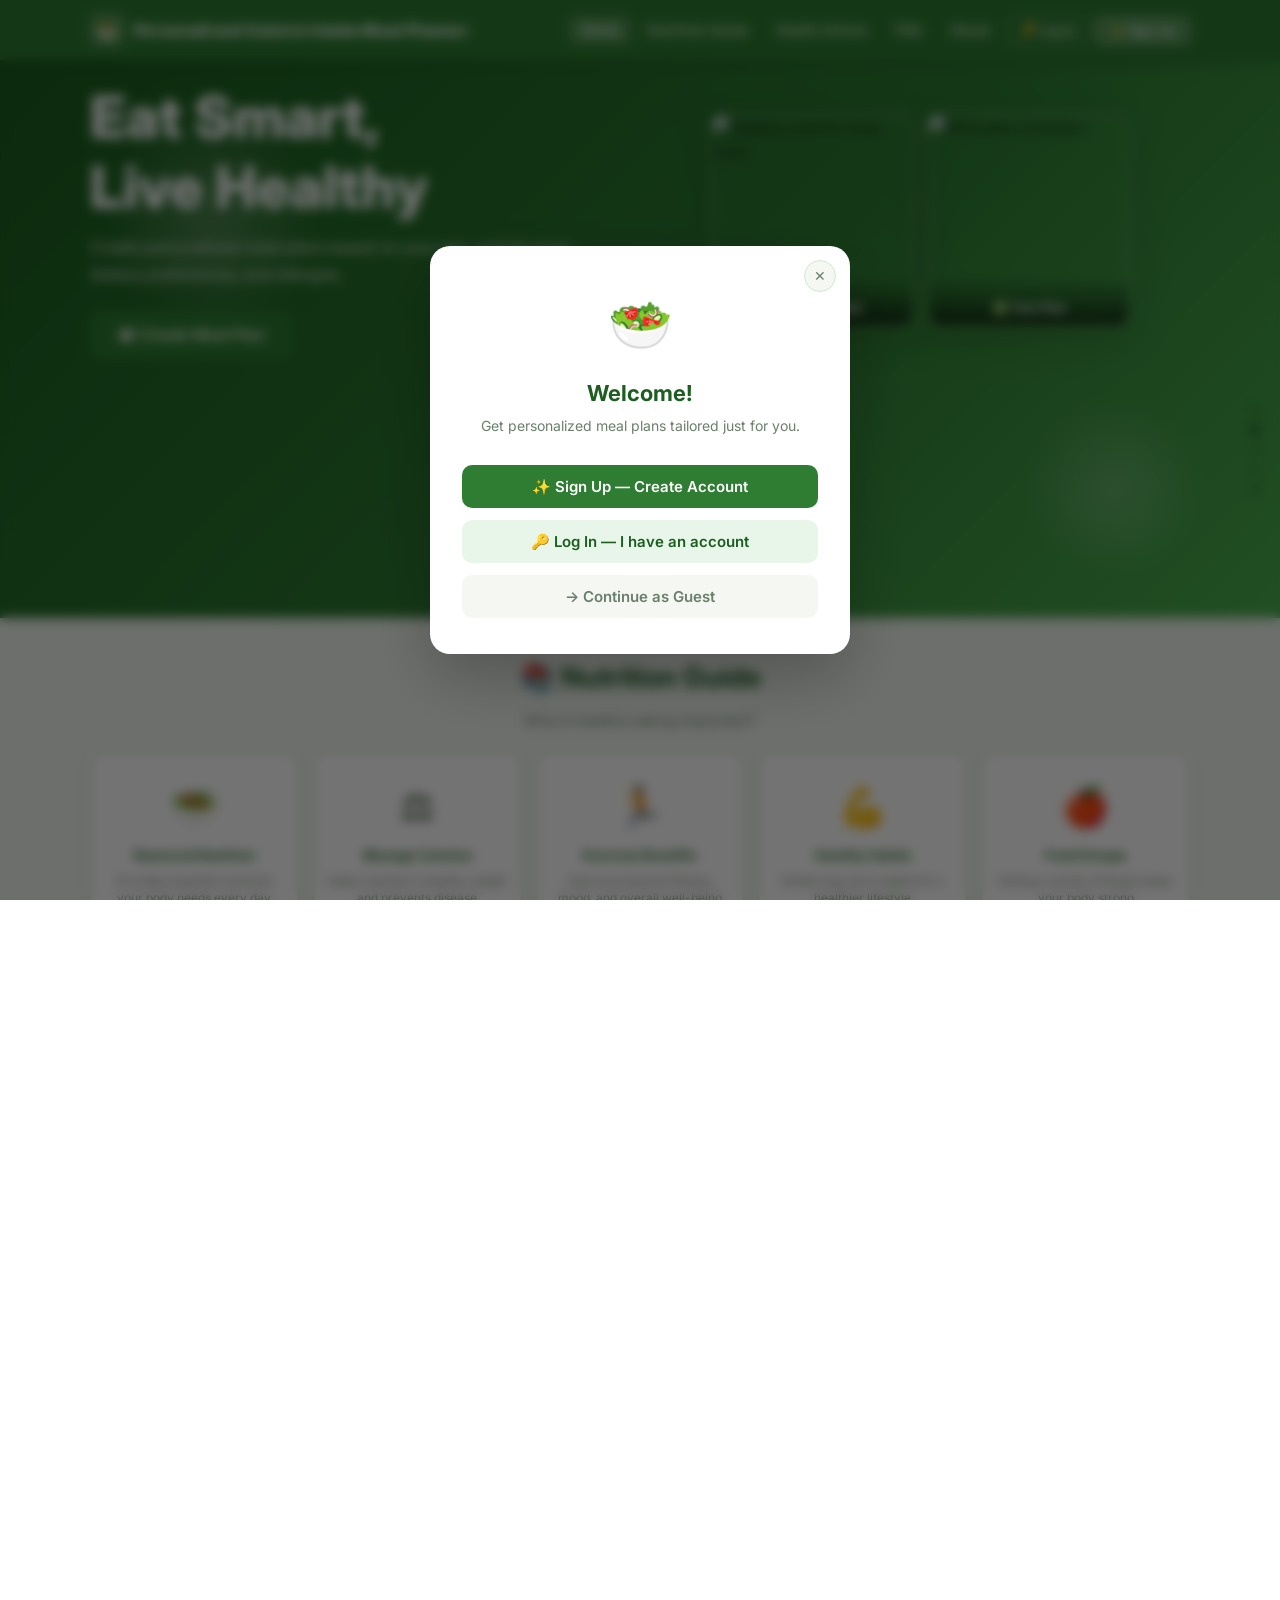
==== index.html @ 78dbda06 "almost final" ====
<!DOCTYPE html>
<html lang="en">
<head>
  <meta charset="utf-8" />
  <meta name="viewport" content="width=device-width, initial-scale=1" />
  <title>Personalized Calorie Intake Meal Planner</title>
  <link rel="stylesheet" href="styles.css" />
  <link rel="preconnect" href="https://fonts.googleapis.com">
  <link href="https://fonts.googleapis.com/css2?family=Inter:wght@400;500;600;700;800&display=swap" rel="stylesheet">
</head>
<body>
  <div class="page-glow page-glow--one"></div>
  <div class="page-glow page-glow--two"></div>
  <div id="snap-dots" class="snap-dots" aria-label="Section navigation"></div>

  <header class="site-header">
    <div class="container header-inner">
      <a class="brand" href="#home">
        <span class="brand-icon">🥗</span>
        Personalized Calorie Intake Meal Planner
      </a>
      <nav class="top-nav" aria-label="Primary">
        <button class="nav-toggle" aria-expanded="false" aria-controls="nav-menu" aria-label="Toggle navigation">☰</button>
        <ul id="nav-menu">
          <li><a href="#home" class="active">Home</a></li>
          <li><a href="#nutrition">Nutrition Guide</a></li>
          <li><a href="#article">Health Article</a></li>
          <li><a href="#faq">FAQ</a></li>
          <li><a href="#about">About</a></li>
          <li class="nav-auth-item" id="li-login-btn"><a href="#" class="nav-auth-link" id="nav-login-btn">🔑 Log In</a></li>
          <li class="nav-auth-item" id="li-signup-btn"><a href="#" class="nav-auth-link nav-auth-link--primary" id="nav-signup-btn">✨ Sign Up</a></li>
          <li class="nav-auth-item" id="li-logout-btn" style="display:none"><a href="#" class="nav-auth-link" id="nav-logout-btn">🚪 Log Out</a></li>
          <li class="nav-auth-item" id="li-profile-btn" style="display:none"><a href="#" class="nav-auth-link nav-auth-link--profile" id="nav-profile-btn">👤 Profile</a></li>
        </ul>
      </nav>
    </div>
  </header>

  <main id="home">

    <section class="hero snap-section" aria-labelledby="hero-title">
      <div class="container hero-inner">
        <div class="hero-copy reveal">
          <h1 id="hero-title" class="stagger-child">Eat Smart,<br>Live Healthy</h1>
          <p class="stagger-child">Create personalized meal plans based on your age, activity level, dietary preferences, and allergies.</p>
          <div class="hero-btns stagger-child">
            <a class="btn btn-primary btn-lg" href="form.html">🍽️ Create Meal Plan</a>
          </div>
        </div>
        <div class="hero-photos reveal" role="img" aria-label="Healthy meal and checklist photos">
          <div class="hero-photo-stack">
            <div class="hero-photo stagger-child">
              <img src="https://images.unsplash.com/photo-1512621776951-a57141f2eefd?w=400&q=80" alt="Healthy colorful meal bowl" />
              <div class="hero-photo-label">🥗 Healthy Meals</div>
            </div>
            <div class="hero-photo stagger-child">
              <img src="https://images.unsplash.com/photo-1484480974693-6ca0a78fb36b?w=400&q=80" alt="Meal plan checklist" />
              <div class="hero-photo-label">✅ Your Plan</div>
            </div>
          </div>
        </div>
      </div>
    </section>

    <section id="nutrition" class="section section-alt snap-section" aria-labelledby="nutrition-title">
      <div class="container">
        <div class="section-head text-center reveal">
          <h2 id="nutrition-title">📚 Nutrition Guide</h2>
          <p>Why is healthy eating important?</p>
        </div>
        <div class="nutrition-icons">
          <div class="nutrition-icon-item reveal">
            <div class="nut-icon">🥗</div>
            <div class="nut-label">Balanced Nutrition</div>
            <div class="nut-desc">Provides essential nutrients your body needs every day</div>
          </div>
          <div class="nutrition-icon-item reveal">
            <div class="nut-icon">⚖️</div>
            <div class="nut-label">Manage Calories</div>
            <div class="nut-desc">Helps maintain a healthy weight and prevents disease</div>
          </div>
          <div class="nutrition-icon-item reveal">
            <div class="nut-icon">🏃</div>
            <div class="nut-label">Exercise Benefits</div>
            <div class="nut-desc">Improves physical fitness, mood, and overall well-being</div>
          </div>
          <div class="nutrition-icon-item reveal">
            <div class="nut-icon">💪</div>
            <div class="nut-label">Healthy Habits</div>
            <div class="nut-desc">Builds long-term habits for a healthier lifestyle</div>
          </div>
          <div class="nutrition-icon-item reveal">
            <div class="nut-icon">🍎</div>
            <div class="nut-label">Food Groups</div>
            <div class="nut-desc">Eating a variety of foods keeps your body strong</div>
          </div>
        </div>
      </div>
    </section>

    <section id="article" class="section snap-section" aria-labelledby="article-title">
      <div class="container">
        <div class="article-wrap reveal">
          <div class="article-meta">
            <span class="article-tag">🌿 Health & Nutrition</span>
            <span class="article-date">June 2025</span>
          </div>
          <h2 id="article-title" class="article-title">
            The Science of Eating Well: How a Personalized Meal Plan Can Transform Your Health
          </h2>
          <p class="article-lead">
            Eating well is not about strict diets or depriving yourself of the foods you love.
            It is about feeling great, having more energy, improving your health, and boosting
            your mood. Research consistently shows that a personalized approach to nutrition —
            one that accounts for your age, body composition, activity level, and food
            sensitivities — produces far better long-term outcomes than any one-size-fits-all diet.
          </p>
          <h3 class="article-h3">Understanding Your Caloric Needs</h3>
          <p>Every person has a unique Basal Metabolic Rate (BMR) — the number of calories your body needs just to maintain basic functions like breathing and circulation while at rest. When you factor in your daily activity level, you get your Total Daily Energy Expenditure (TDEE). Eating close to your TDEE helps you maintain your current weight, while eating slightly below supports gradual, sustainable fat loss, and eating above supports muscle gain.</p>
          <p>The Mifflin-St Jeor equation, used by this planner, is widely regarded as the most accurate formula for estimating BMR. It takes into account your sex, weight, height, and age — four variables that together paint a much clearer picture of your energy needs than generic calorie charts ever could.</p>
          <div class="article-img-block reveal">
            <img src="https://images.unsplash.com/photo-1490645935967-10de6ba17061?w=900&q=80" alt="Nutritious meal prep with vegetables and grains" />
            <p class="article-img-caption">Meal prepping with whole foods makes it easier to stay on track with your calorie and nutrition goals.</p>
          </div>
          <h3 class="article-h3">The Role of Macronutrients</h3>
          <p>A well-balanced meal plan is built around three macronutrients: proteins, carbohydrates, and fats. Each plays a distinct and irreplaceable role in your body.</p>
          <p><strong>Protein</strong> is the building block of muscle tissue. It also promotes satiety — keeping you fuller for longer — and supports immune function. Good sources include lean meats, fish, eggs, legumes, tofu, and dairy products.</p>
          <p><strong>Carbohydrates</strong> are your body's preferred energy source, especially for the brain and during physical activity. Choosing complex carbohydrates — such as oats, brown rice, sweet potatoes, and whole grain bread — over refined sugars ensures a steady release of energy without sharp blood sugar spikes.</p>
          <p><strong>Healthy fats</strong> from sources like avocado, olive oil, nuts, and fatty fish support hormone production, vitamin absorption, and cardiovascular health. Despite their caloric density, they are an essential part of any balanced diet.</p>
          <h3 class="article-h3">Why Allergies and Dietary Preferences Matter</h3>
          <p>Food allergies and intolerances affect millions of people worldwide. Eating a food you are allergic or sensitive to can cause anything from mild discomfort to severe reactions. Beyond medical allergies, many people choose to follow specific dietary patterns — vegetarian, vegan, or non-vegetarian — for ethical, environmental, or personal health reasons.</p>
          <p>A truly personalized meal plan respects these boundaries without sacrificing nutritional completeness. For example, someone avoiding dairy can still meet their calcium needs through fortified plant milks, tofu, broccoli, and kale. Someone avoiding gluten can still enjoy a carbohydrate-rich diet through rice, quinoa, potatoes, and certified gluten-free oats.</p>
          <div class="article-img-block reveal">
            <img src="https://images.unsplash.com/photo-1543362906-acfc16c67564?w=900&q=80" alt="Fresh fruits and vegetables on a table" />
            <p class="article-img-caption">A colourful variety of fruits and vegetables ensures a wide range of vitamins, minerals, and antioxidants.</p>
          </div>
          <h3 class="article-h3">The 7-Day Meal Plan Advantage</h3>
          <p>Planning your meals a week in advance is one of the most effective strategies for maintaining a healthy diet. It removes the daily decision fatigue of figuring out what to eat, reduces the temptation to reach for convenient but unhealthy options, and makes grocery shopping more efficient and cost-effective.</p>
          <p>Studies published in the <em>International Journal of Behavioral Nutrition and Physical Activity</em> found that people who plan their meals in advance have significantly higher diet quality scores, greater dietary variety, and lower rates of obesity compared to those who do not plan ahead.</p>
          <h3 class="article-h3">Small Changes, Big Results</h3>
          <p>You do not need to overhaul your entire lifestyle overnight. Start by swapping one processed snack per day for a piece of fruit or a handful of nuts. Drink an extra glass of water before each meal. Add one additional serving of vegetables to your dinner plate. These small, consistent changes compound over time into meaningful improvements in energy, body composition, and overall wellbeing.</p>
          <p>Remember: the best diet is the one you can actually stick to. Personalization is the key to sustainability — and sustainability is the key to lasting health.</p>
          <div class="article-disclaimer">
            ⚠️ <strong>Disclaimer:</strong> This article is for informational purposes only and does not constitute medical advice. Always consult a registered dietitian or healthcare professional before making significant changes to your diet.
          </div>
        </div>
      </div>
    </section>

    <section id="faq" class="section section-alt snap-section" aria-labelledby="faq-title">
      <div class="container">
        <div class="section-head text-center reveal">
          <h2 id="faq-title">❓ Frequently Asked Questions</h2>
          <p>Everything you need to know about using this meal planner.</p>
        </div>
        <div class="faq-grid">

          <div class="faq-item">
            <button class="faq-question" aria-expanded="false">
              How does the meal plan generator work?
              <span class="faq-icon">＋</span>
            </button>
            <div class="faq-answer">
              <p>You enter your personal details — age, sex, height, weight, activity level, dietary preference, and any allergies. The app uses the Mifflin-St Jeor equation to calculate your recommended daily calories, then selects appropriate meals from a curated database filtered to match your diet and avoid your allergens.</p>
            </div>
          </div>

          <div class="faq-item">
            <button class="faq-question" aria-expanded="false">
              Is this a substitute for professional dietary advice?
              <span class="faq-icon">＋</span>
            </button>
            <div class="faq-answer">
              <p>No. This tool is designed for general wellness and educational purposes. It is not a substitute for personalized medical or dietary advice. If you have a medical condition, eating disorder, or complex nutritional needs, please consult a registered dietitian or your healthcare provider.</p>
            </div>
          </div>

          <div class="faq-item">
            <button class="faq-question" aria-expanded="false">
              What dietary preferences are supported?
              <span class="faq-icon">＋</span>
            </button>
            <div class="faq-answer">
              <p>The planner currently supports four dietary preferences: <strong>No restriction</strong>, <strong>Vegetarian</strong> (no meat or fish), <strong>Vegan</strong> (no animal products at all), and <strong>Non-vegetarian</strong> (includes all food types). Meals are filtered automatically based on your selection.</p>
            </div>
          </div>

          <div class="faq-item">
            <button class="faq-question" aria-expanded="false">
              Which allergies can I filter out?
              <span class="faq-icon">＋</span>
            </button>
            <div class="faq-answer">
              <p>You can select from the nine most common allergens: Peanuts, Tree nuts, Dairy, Eggs, Soy, Gluten, Shellfish, Fish, and Sesame. The planner will automatically exclude any meals containing those ingredients and suggest safe alternatives on the Alternatives page.</p>
            </div>
          </div>

          <div class="faq-item">
            <button class="faq-question" aria-expanded="false">
              How are my recommended calories calculated?
              <span class="faq-icon">＋</span>
            </button>
            <div class="faq-answer">
              <p>Your BMR is calculated using the Mifflin-St Jeor equation, which factors in your sex, age, height, and weight. This is then multiplied by your activity factor to get your TDEE. Your goal adjustment (e.g. weight loss or gain) is then applied as a percentage modifier.</p>
            </div>
          </div>

          <div class="faq-item">
            <button class="faq-question" aria-expanded="false">
              Can I save or download my meal plan?
              <span class="faq-icon">＋</span>
            </button>
            <div class="faq-answer">
              <p>Yes! After generating your plan, you can save it and download it as a PDF. Saved plans are stored in your browser until you delete them manually from the Saved Plans page.</p>
            </div>
          </div>

          <div class="faq-item">
            <button class="faq-question" aria-expanded="false">
              What age groups does the planner support?
              <span class="faq-icon">＋</span>
            </button>
            <div class="faq-answer">
              <p>The planner supports five age groups: <strong>Preteens (9–13)</strong>, <strong>Teens (14–18)</strong>, <strong>Young Adults (19–30)</strong>, <strong>Middle-Aged Adults (31–50)</strong>, and <strong>Older Adults (51+)</strong>. Each group has its own curated meal database and calorie targets.</p>
            </div>
          </div>

          <div class="faq-item">
            <button class="faq-question" aria-expanded="false">
              What is the Alternatives page for?
              <span class="faq-icon">＋</span>
            </button>
            <div class="faq-answer">
              <p>The Alternatives page shows you safe food substitutions for each allergen you selected. For example, if you are allergic to dairy, it suggests alternatives like fortified almond milk, tofu, broccoli, and kale that provide the same nutrients without the allergen.</p>
            </div>
          </div>

        </div>
      </div>
    </section>

    <section id="about" class="about-section snap-section" aria-labelledby="about-title">
      <div class="about-top">
        <div class="container about-top-inner">
          <div class="about-col about-col--brand reveal">
            <div class="about-brand-icon">🥗</div>
            <div class="about-brand-name">Personalized Calorie<br>Intake Meal Planner</div>
            <p class="about-brand-tagline">Empowering healthy choices,<br>one meal at a time.</p>
          </div>
          <div class="about-col reveal">
            <h4 class="about-col-title">Project Info</h4>
            <ul class="about-col-list">
              <li><span class="about-col-key">Creator:</span> Harmehar Kaur</li>
              <li><span class="about-col-key">Grade:</span> Grade 9</li>
              <li><span class="about-col-key">Course:</span> Digital Technology</li>
              <li><span class="about-col-key">Year:</span> 2026</li>
              <li><span class="about-col-key">Teacher:</span> Mr. MᶜRae</li>
              <li><span class="about-col-key">Contact:</span> harmehark12@gmail.com</li>
            </ul>
          </div>
          <div class="about-col reveal">
            <h4 class="about-col-title">Navigate</h4>
            <ul class="about-col-list">
              <li><a href="#home">Home</a></li>
              <li><a href="form.html">Create Meal Plan</a></li>
              <li><a href="#nutrition">Nutrition Guide</a></li>
              <li><a href="#article">Health Article</a></li>
              <li><a href="#faq">FAQ</a></li>
              <li><a href="saved.html">Saved Plans</a></li>
              <li><a href="profile.html">Profile</a></li>
            </ul>
          </div>
          <div class="about-col reveal">
            <h4 class="about-col-title">Purpose</h4>
            <p class="about-col-text">This tool helps users create healthy, personalized 7-day meal plans tailored to their body, lifestyle, and dietary needs. It is not a substitute for professional medical advice.</p>
            <div class="about-links">
              <a href="#" class="about-link-btn">▶ Demo</a>
              <a href="#" class="about-link-btn">💻 GitHub</a>
              <a href="#" class="about-link-btn">✉ Contact</a>
            </div>
          </div>
        </div>
      </div>
      <div class="about-bottom reveal">
        <div class="container about-bottom-inner">
          <p>© 2025 Personalized Calorie Intake Meal Planner. All rights reserved.</p>
          <nav aria-label="Footer legal">
            <a href="#home">Home</a>
            <a href="#faq">FAQ</a>
            <a href="#about">About</a>
          </nav>
        </div>
      </div>
    </section>

  </main>

  <script src="script.js" defer></script>
</body>
</html>
---- styles.css ----
/* ============================================================
   Personalized Calorie Intake Meal Planner — styles.css
   Fully responsive: phone / half-screen / desktop
   ============================================================ */

/* ── CSS Variables ── */
:root {
  --bg:           #f4f7f2;
  --panel:        #ffffff;
  --panel-alt:    #f0f5ee;
  --text:         #1a2e1a;
  --muted:        #6b7f6b;
  --brand:        #2e7d32;
  --brand-light:  #e8f5e9;
  --brand-mid:    #4caf50;
  --brand-dark:   #1b5e20;
  --accent:       #66bb6a;
  --accent-soft:  #a5d6a7;
  --danger:       #c62828;
  --ring:         rgba(76,175,80,0.25);
  --border:       #d0e8d0;
  --shadow-sm:    0 2px 8px rgba(0,0,0,0.07);
  --shadow:       0 6px 24px rgba(0,0,0,0.10);
  --shadow-lg:    0 12px 40px rgba(0,0,0,0.13);
  --radius:       14px;
  --radius-sm:    8px;
  --radius-pill:  999px;
}

/* ── Reset ── */
*, *::before, *::after { box-sizing: border-box; }
html { scroll-behavior: smooth; }
body {
  margin: 0;
  font-family: Inter, system-ui, -apple-system, "Segoe UI", Roboto,
    "Helvetica Neue", Arial, sans-serif;
  background:
    radial-gradient(circle at top, rgba(76,175,80,0.08), transparent 22%),
    linear-gradient(180deg, #f7fbf5 0%, var(--bg) 100%);
  color: var(--text);
  line-height: 1.65;
  font-size: 15px;
  -webkit-text-size-adjust: 100%;
  overflow-x: hidden;
}

img { max-width: 100%; height: auto; display: block; }
a  { color: var(--brand); text-decoration: none; }
a:hover { text-decoration: underline; }
h1,h2,h3,h4 { line-height: 1.25; margin: 0 0 0.5em; color: var(--text); }
p  { margin: 0 0 0.75em; }
ul { padding-left: 1.4em; }

.page-glow {
  position: fixed;
  width: 320px;
  height: 320px;
  border-radius: 50%;
  pointer-events: none;
  z-index: 0;
  filter: blur(12px);
  opacity: 0.58;
  animation: drift 18s ease-in-out infinite;
}
.page-glow--one {
  background: radial-gradient(circle, rgba(76,175,80,0.18), rgba(76,175,80,0));
  top: 8%;
  left: 6%;
}
.page-glow--two {
  background: radial-gradient(circle, rgba(102,187,106,0.10), rgba(102,187,106,0));
  bottom: 12%;
  right: 8%;
  animation-duration: 22s;
}

@keyframes drift {
  0%, 100% { transform: translate3d(0,0,0) scale(1); }
  50% { transform: translate3d(18px,-22px,0) scale(1.07); }
}
@keyframes floaty {
  0%, 100% { transform: translateY(0); }
  50% { transform: translateY(-10px); }
}
@keyframes staggerUp {
  from { opacity: 0; transform: translateY(26px); }
  to   { opacity: 1; transform: translateY(0); }
}

.reveal {
  opacity: 0;
  transform: translateY(32px);
  transition: opacity 0.8s cubic-bezier(.22,1,.36,1),
              transform 0.8s cubic-bezier(.22,1,.36,1);
}
.reveal.in-view {
  opacity: 1;
  transform: translateY(0);
}

.hero::before,
.hero::after {
  content: '';
  position: absolute;
  border-radius: 50%;
  background: radial-gradient(circle, rgba(255,255,255,0.18), transparent 70%);
  pointer-events: none;
}
.hero::before {
  width: 220px;
  height: 220px;
  top: 50px;
  left: 8%;
  animation: floaty 7s ease-in-out infinite;
}
.hero::after {
  width: 180px;
  height: 180px;
  right: 6%;
  bottom: 40px;
  animation: floaty 9s ease-in-out infinite reverse;
}

.hero-copy,
.hero-photos {
  position: relative;
  z-index: 2;
  transition: transform 0.3s ease-out;
}

.reveal.in-view .stagger-child {
  animation: staggerUp 0.65s cubic-bezier(.22,1,.36,1) both;
}
.reveal.in-view .stagger-child:nth-child(1) { animation-delay: 0.05s; }
.reveal.in-view .stagger-child:nth-child(2) { animation-delay: 0.13s; }
.reveal.in-view .stagger-child:nth-child(3) { animation-delay: 0.21s; }
.reveal.in-view .stagger-child:nth-child(4) { animation-delay: 0.29s; }
.reveal.in-view .stagger-child:nth-child(5) { animation-delay: 0.37s; }
.reveal.in-view .stagger-child:nth-child(6) { animation-delay: 0.45s; }
.reveal.in-view .stagger-child:nth-child(7) { animation-delay: 0.53s; }
.reveal.in-view .stagger-child:nth-child(8) { animation-delay: 0.61s; }

/* ── Container — fluid with max-width ── */
.container {
  width: min(1100px, 92%);
  margin: 0 auto;
}

/* ============================================================
   HEADER
   ============================================================ */
.site-header {
  position: sticky; top: 0; z-index: 1000;
  background: var(--brand);
  box-shadow: 0 2px 12px rgba(0,0,0,0.15);
}
.header-inner {
  display: flex;
  align-items: center;
  justify-content: space-between;
  height: 60px;
  gap: 12px;
}
.brand {
  display: flex; align-items: center; gap: 10px;
  font-weight: 800; font-size: clamp(13px, 2vw, 16px);
  color: #fff; letter-spacing: 0.3px;
  flex-shrink: 0;
  white-space: nowrap;
  overflow: hidden;
  text-overflow: ellipsis;
  max-width: 60vw;
}
.brand:hover { text-decoration: none; }
.brand-icon {
  width: 34px; height: 34px; border-radius: 8px;
  background: rgba(255,255,255,0.2);
  display: flex; align-items: center; justify-content: center;
  font-size: 18px; flex-shrink: 0;
}

/* Desktop nav */
.top-nav ul {
  display: flex; gap: 4px;
  list-style: none; padding: 0; margin: 0;
  align-items: center;
  flex-wrap: nowrap;
  overflow-x: auto;
  scrollbar-width: none;
  -ms-overflow-style: none;
}
.top-nav ul::-webkit-scrollbar { display: none; }
.top-nav li {
  display: flex;
  align-items: center;
}
.top-nav a {
  display: inline-flex;
  align-items: center;
  color: rgba(255,255,255,0.88);
  padding: 7px 12px; border-radius: 8px;
  font-weight: 500; font-size: 14px;
  transition: background 0.15s;
  white-space: nowrap;
  line-height: 1;
  flex-shrink: 0;
}
.top-nav a:hover,
.top-nav a.active {
  background: rgba(255,255,255,0.18);
  color: #fff; text-decoration: none;
}
.nav-toggle { display: none; }

/* ============================================================
   HERO
   ============================================================ */
.hero {
  background: linear-gradient(135deg, var(--brand-dark) 0%, var(--brand) 55%, var(--brand-mid) 100%);
  padding: clamp(10px, 1.8vw, 24px) 0 clamp(18px, 3vw, 38px);
  overflow: hidden;
  position: relative;
}
.hero-inner {
  display: grid;
  grid-template-columns: 1fr 1fr;
  gap: clamp(14px, 2vw, 28px);
  align-items: center;
}
.hero-copy h1 {
  font-size: clamp(32px, 5.8vw, 58px);
  color: #fff; font-weight: 800;
  line-height: 1.2; margin-bottom: 12px;
}
.hero-copy p {
  color: rgba(255,255,255,0.85);
  font-size: clamp(14px, 1.8vw, 16px);
  margin-bottom: 24px;
}
.hero-btns { display: flex; gap: 12px; flex-wrap: wrap; }

/* ── Hero Photos ── */
.hero-photos {
  display: flex;
  justify-content: center;
  align-items: center;
}
.hero-photo-stack {
  display: grid;
  grid-template-columns: 1fr 1fr;
  gap: 12px;
  width: 100%;
  max-width: 420px;
}
.hero-photo {
  border-radius: 14px;
  overflow: hidden;
  box-shadow: var(--shadow-lg);
  position: relative;
  border: 2px solid rgba(255,255,255,0.25);
}
.hero-photo img {
  width: 100%;
  height: 180px;
  object-fit: cover;
  display: block;
  transition: transform 0.3s ease;
}
.hero-photo:hover img { transform: scale(1.04); }
.hero-photo-label {
  position: absolute;
  bottom: 0; left: 0; right: 0;
  background: linear-gradient(transparent, rgba(0,0,0,0.65));
  color: #fff;
  font-size: 12px; font-weight: 700;
  padding: 20px 10px 8px;
  text-align: center;
}

/* ============================================================
   SECTIONS
   ============================================================ */
.section      { padding: clamp(22px, 3.4vw, 42px) 0; }
.section-alt  { background: var(--panel-alt); }
.section-head { margin-bottom: 18px; }
.section-head h2 {
  font-size: clamp(20px, 3vw, 28px);
  color: var(--brand-dark);
}
.section-head p { color: var(--muted); font-size: 15px; }
.text-center { text-align: center; }

/* ============================================================
   CARDS
   ============================================================ */
.card {
  background: var(--panel);
  border: 1px solid var(--border);
  border-radius: var(--radius);
  padding: clamp(16px, 3vw, 24px);
  box-shadow: var(--shadow-sm);
}

/* ============================================================
   FORM
   ============================================================ */
.form-grid {
  display: grid;
  gap: clamp(12px, 2vw, 18px);
  grid-template-columns: repeat(6, minmax(0,1fr));
}
.field {
  display: flex; flex-direction: column; gap: 6px;
  grid-column: span 2;
}
.field--full { grid-column: 1 / -1; }

label {
  font-weight: 600; font-size: 13px;
  color: var(--brand-dark); letter-spacing: 0.2px;
}
.req { color: var(--danger); }

input[type="text"],
input[type="number"],
select {
  background: var(--bg);
  color: var(--text);
  border: 1.5px solid var(--border);
  border-radius: var(--radius-sm);
  padding: 10px 13px;
  font-size: 14px;
  font-family: inherit;
  width: 100%;
  transition: border-color 0.15s, box-shadow 0.15s;
  /* Prevent zoom on iOS */
  font-size: max(16px, 14px);
}
input:focus, select:focus {
  outline: none;
  border-color: var(--brand-mid);
  box-shadow: 0 0 0 3px var(--ring);
  background: #fff;
}
input::placeholder { color: #aac0aa; }

/* ── Allergy Chips ── */
.chips { display: flex; flex-wrap: wrap; gap: 8px; }
.chips label {
  display: inline-flex; align-items: center; gap: 6px;
  border: 1.5px solid var(--border);
  background: var(--bg);
  padding: 7px 13px; border-radius: var(--radius-pill);
  cursor: pointer; font-weight: 500; font-size: 13px;
  color: var(--text); transition: all 0.15s;
  user-select: none;
}
.chips label:hover {
  border-color: var(--brand-mid);
  background: var(--brand-light);
}
.chips input[type="checkbox"] { accent-color: var(--brand); }
.chips label:has(input:checked) {
  border-color: var(--brand);
  background: var(--brand-light);
  color: var(--brand-dark); font-weight: 600;
}

/* ── Activity hint ── */
.activity-hint {
  margin-top: 8px; padding: 11px 14px;
  background: var(--brand-light);
  border-radius: var(--radius-sm);
  border-left: 3px solid var(--brand-mid);
  font-size: 13px; color: var(--brand-dark);
  line-height: 1.5;
}

/* ── Form actions ── */
.form-actions {
  display: flex; gap: 12px;
  align-items: center; flex-wrap: wrap;
}

/* ============================================================
   BUTTONS
   ============================================================ */
.btn {
  display: inline-flex; align-items: center;
  justify-content: center; gap: 6px;
  border-radius: 10px; padding: 10px 18px;
  font-weight: 600; font-size: 14px;
  border: 1.5px solid transparent;
  cursor: pointer; transition: all 0.15s;
  font-family: inherit; text-decoration: none;
  white-space: nowrap; line-height: 1.3;
}
.btn:hover { transform: translateY(-1px); box-shadow: var(--shadow-sm); text-decoration: none; }
.btn:active { transform: translateY(0); }

.btn-primary {
  background: var(--brand); border-color: var(--brand); color: #fff;
}
.btn-primary:hover { background: var(--brand-dark); border-color: var(--brand-dark); }

.btn-secondary {
  background: var(--brand-light); border-color: var(--accent-soft); color: var(--brand-dark);
}
.btn-secondary:hover { background: var(--accent-soft); }

.btn-ghost {
  background: transparent; border-color: var(--border); color: var(--muted);
}
.btn-ghost:hover {
  border-color: var(--brand-mid); color: var(--brand); background: var(--brand-light);
}

.btn-danger {
  background: #fdecea; border-color: #f5c6c6; color: var(--danger);
}
.btn-danger:hover { background: #f5c6c6; }

.btn-lg {
  padding: 13px 26px;
  font-size: 15px;
  border: 1.5px solid transparent;
}

/* ============================================================
   NUTRITION ICON BOXES — horizontal, responsive
   ============================================================ */
.nutrition-icons {
  display: grid;
  grid-template-columns: repeat(5, 1fr);
  gap: 14px;
  margin-top: 8px;
}
.nutrition-icon-item {
  background: var(--panel);
  border: 1.5px solid var(--border);
  border-radius: var(--radius);
  padding: clamp(14px, 2.5vw, 22px) 12px;
  text-align: center;
  box-shadow: var(--shadow-sm);
  transition: box-shadow 0.2s, transform 0.2s;
}
.nutrition-icon-item:hover {
  box-shadow: var(--shadow);
  transform: translateY(-3px);
}
.nut-icon  { font-size: clamp(28px, 4vw, 38px); margin-bottom: 8px; }
.nut-label {
  font-size: 13px; font-weight: 700;
  color: var(--brand-dark); margin-bottom: 5px;
}
.nut-desc  { font-size: 12px; color: var(--muted); line-height: 1.45; }

/* ============================================================
   HEALTH ARTICLE
   ============================================================ */
.article-wrap {
  max-width: 780px;
  margin: 0 auto;
}
.article-meta {
  display: flex; align-items: center; gap: 14px;
  margin-bottom: 14px; flex-wrap: wrap;
}
.article-tag {
  background: var(--brand-light);
  color: var(--brand-dark);
  border: 1px solid var(--accent-soft);
  border-radius: var(--radius-pill);
  padding: 4px 14px; font-size: 12px; font-weight: 700;
}
.article-date { font-size: 13px; color: var(--muted); }

.article-title {
  font-size: clamp(22px, 4vw, 34px);
  font-weight: 800; color: var(--brand-dark);
  line-height: 1.2; margin-bottom: 18px;
  border-bottom: 3px solid var(--brand-mid);
  padding-bottom: 16px;
}
.article-lead {
  font-size: clamp(15px, 1.8vw, 17px);
  color: var(--text); line-height: 1.75;
  font-weight: 500; margin-bottom: 24px;
  padding: 18px 20px;
  background: var(--brand-light);
  border-left: 4px solid var(--brand);
  border-radius: 0 var(--radius-sm) var(--radius-sm) 0;
}
.article-h3 {
  font-size: clamp(17px, 2.5vw, 21px);
  font-weight: 700; color: var(--brand-dark);
  margin: 32px 0 12px;
  padding-left: 12px;
  border-left: 4px solid var(--brand-mid);
}
.article-wrap p {
  font-size: 15px; color: #3a4a3a;
  line-height: 1.8; margin-bottom: 16px;
}
.article-img-block {
  margin: 32px 0;
  border-radius: var(--radius);
  overflow: hidden;
  box-shadow: var(--shadow);
  border: 1px solid var(--border);
}
.article-img-block img {
  width: 100%; height: clamp(200px, 35vw, 400px);
  object-fit: cover; display: block;
}
.article-img-caption {
  background: var(--panel-alt);
  padding: 10px 16px;
  font-size: 13px; color: var(--muted);
  font-style: italic; margin: 0 !important;
  border-top: 1px solid var(--border);
}
.article-disclaimer {
  margin-top: 32px; padding: 16px 18px;
  background: #fff8e1; border: 1.5px solid #ffe082;
  border-radius: var(--radius-sm);
  font-size: 13px; color: #5d4037; line-height: 1.6;
}

/* ============================================================
   FAQ
   ============================================================ */
.faq-grid {
  display: flex; flex-direction: column;
  gap: 10px; max-width: 820px; margin: 0 auto;
}
.faq-item {
  background: var(--panel);
  border: 1.5px solid var(--border);
  border-radius: var(--radius-sm);
  overflow: hidden;
  transition: border-color 0.15s, box-shadow 0.15s;
}
.faq-item:hover { border-color: var(--brand-mid); }
.faq-item.open  { border-color: var(--brand); box-shadow: var(--shadow-sm); }

.faq-question {
  width: 100%; display: flex;
  justify-content: space-between; align-items: center;
  padding: 16px 20px; gap: 12px;
  background: transparent; border: none;
  cursor: pointer; font-family: inherit;
  font-size: 15px; font-weight: 600;
  color: var(--text); text-align: left;
  transition: background 0.15s;
}
.faq-question:hover { background: var(--brand-light); }
.faq-item.open .faq-question { background: var(--brand-light); color: var(--brand-dark); }

.faq-icon {
  font-size: 20px; font-weight: 400;
  color: var(--brand); flex-shrink: 0;
  transition: transform 0.25s;
  line-height: 1;
}
.faq-item.open .faq-icon { transform: none; }

.faq-answer {
  max-height: 0; overflow: hidden;
  transition: max-height 0.35s ease, padding 0.25s ease;
  padding: 0 20px;
}
.faq-answer p {
  font-size: 14px; color: var(--muted);
  line-height: 1.7; margin: 0; padding: 4px 0 16px;
}
.faq-answer code {
  background: var(--bg); padding: 2px 6px;
  border-radius: 4px; font-size: 13px;
  border: 1px solid var(--border);
}
.faq-item.open .faq-answer { max-height: 400px; padding: 0 20px; }

/* ============================================================
   ABOUT SECTION — professional multi-column footer style
   ============================================================ */
.about-section {
  background: var(--brand-dark);
  margin-top: 0;
}

.about-top { padding: clamp(22px, 3.2vw, 38px) 0 clamp(18px, 2.8vw, 32px); }

.about-top-inner {
  display: grid;
  grid-template-columns: 1.4fr 1fr 1fr 1.4fr;
  gap: clamp(24px, 4vw, 48px);
  align-items: flex-start;
}

/* Brand column */
.about-brand-icon {
  font-size: 40px; margin-bottom: 10px;
  width: 60px; height: 60px;
  background: rgba(255,255,255,0.12);
  border-radius: 14px;
  display: flex; align-items: center; justify-content: center;
}
.about-brand-name {
  font-size: 16px; font-weight: 800;
  color: #fff; line-height: 1.3; margin-bottom: 10px;
}
.about-brand-tagline {
  font-size: 14px; color: rgba(255,255,255,0.65);
  line-height: 1.6; margin: 0;
  font-style: italic;
}

/* Column titles */
.about-col-title {
  font-size: 12px; font-weight: 700;
  text-transform: uppercase; letter-spacing: 1px;
  color: var(--accent-soft);
  margin: 0 0 14px; padding-bottom: 8px;
  border-bottom: 1px solid rgba(255,255,255,0.12);
}

/* List links */
.about-col-list {
  list-style: none; padding: 0; margin: 0;
  display: flex; flex-direction: column; gap: 8px;
}
.about-col-list li {
  font-size: 13px; color: rgba(255,255,255,0.72);
  line-height: 1.5;
}
.about-col-list a {
  color: rgba(255,255,255,0.72);
  font-size: 13px; text-decoration: none;
  transition: color 0.15s;
}
.about-col-list a:hover { color: #fff; text-decoration: none; }
.about-col-key {
  font-weight: 600; color: rgba(255,255,255,0.5);
  margin-right: 4px; font-size: 12px;
  text-transform: uppercase; letter-spacing: 0.3px;
}

/* Text column */
.about-col-text {
  font-size: 13px; color: rgba(255,255,255,0.65);
  line-height: 1.7; margin: 0 0 16px;
}

/* About link buttons */
.about-links { display: flex; gap: 8px; flex-wrap: wrap; margin-top: 4px; }
.about-link-btn {
  display: inline-flex; align-items: center; gap: 5px;
  padding: 7px 14px; border-radius: var(--radius-pill);
  background: rgba(255,255,255,0.1);
  border: 1px solid rgba(255,255,255,0.2);
  color: rgba(255,255,255,0.85);
  font-size: 12px; font-weight: 600;
  text-decoration: none; transition: background 0.15s;
}
.about-link-btn:hover {
  background: rgba(255,255,255,0.2);
  color: #fff; text-decoration: none;
}

/* Bottom bar */
.about-bottom {
  border-top: 1px solid rgba(255,255,255,0.1);
  padding: 16px 0;
  background: rgba(0,0,0,0.2);
}
.about-bottom-inner {
  display: flex; justify-content: space-between;
  align-items: center; gap: 12px; flex-wrap: wrap;
}
.about-bottom p { margin: 0; font-size: 12px; color: rgba(255,255,255,0.45); }
.about-bottom nav { display: flex; gap: 16px; flex-wrap: wrap; }
.about-bottom nav a {
  font-size: 12px; color: rgba(255,255,255,0.45);
  text-decoration: none; transition: color 0.15s;
}
.about-bottom nav a:hover { color: rgba(255,255,255,0.85); }

/* ============================================================
   RESPONSIVE — about + article + faq + nutrition boxes
   ============================================================ */
@media (max-width: 900px) {
  .nutrition-icons      { grid-template-columns: repeat(3, 1fr); }
  .about-top-inner      { grid-template-columns: repeat(2, 1fr); }
  .about-bottom-inner   { flex-direction: column; text-align: center; }
  .about-bottom nav     { justify-content: center; }
}

@media (max-width: 600px) {
  .nutrition-icons      { grid-template-columns: repeat(2, 1fr); }
  .about-top-inner      { grid-template-columns: 1fr; gap: 28px; }
  .about-top            { padding: 32px 0 24px; }
  .article-lead         { padding: 14px 16px; }
  .faq-question         { font-size: 14px; padding: 14px 16px; }
  .faq-item.open .faq-answer { padding: 0 16px; }
}

@media (min-width: 1200px) {
  .nutrition-icons { grid-template-columns: repeat(5, 1fr); }
}
/* ── Nav auth group ── */
.top-nav {
  display: flex;
  align-items: center;
  gap: 4px;
}
.nav-auth {
  display: flex;
  align-items: center;
  gap: 6px;
  margin-left: 12px;
  flex-shrink: 0;
}

/* ── Page hero ── */
.page-hero {
  background: linear-gradient(135deg, var(--brand-dark), var(--brand));
  padding: clamp(24px, 4vw, 40px) 0 clamp(20px, 3vw, 32px);
  color: #fff;
}
.page-hero h1 { color: #fff; margin: 0 0 6px; font-size: clamp(20px, 3.5vw, 32px); }
.page-hero p  { color: rgba(255,255,255,0.82); margin: 0; font-size: 14px; }
.back-btn {
  color: rgba(255,255,255,0.85) !important;
  border-color: rgba(255,255,255,0.35) !important;
  margin-bottom: 14px;
  display: inline-flex;
}

/* ── Modal ── */
.modal-overlay {
  position: fixed;
  inset: 0;
  z-index: 9000;
  background: rgba(0,0,0,0.55);
  backdrop-filter: blur(4px);
  display: flex;
  align-items: center;
  justify-content: center;
  opacity: 0;
  pointer-events: none;
  transition: opacity 0.25s;
  padding: 16px;
  overflow-y: auto;
}
.modal-overlay.open {
  opacity: 1;
  pointer-events: all;
}

.modal-close {
  position: absolute; top: 16px; right: 16px;
  background: var(--bg); border: 1px solid var(--border);
  border-radius: 50%; width: 32px; height: 32px;
  display: flex; align-items: center; justify-content: center;
  cursor: pointer; font-size: 14px; color: var(--muted);
  transition: background 0.15s;
}
.modal-close:hover { background: var(--border); }
.modal-logo { font-size: 48px; text-align: center; margin-bottom: 12px; }
.modal-box h2 { text-align: center; font-size: 22px; color: var(--brand-dark); margin-bottom: 6px; }
.modal-sub { text-align: center; color: var(--muted); font-size: 14px; margin-bottom: 24px; }
.modal-choice-btns { display: flex; flex-direction: column; gap: 12px; }
.modal-full-btn { width: 100%; justify-content: center; }
.modal-form { display: flex; flex-direction: column; gap: 14px; }
.modal-field { display: flex; flex-direction: column; gap: 5px; }
.modal-field label { font-size: 13px; font-weight: 600; color: var(--brand-dark); }
.modal-field input {
  padding: 10px 13px; border: 1.5px solid var(--border);
  border-radius: var(--radius-sm); font-size: 14px;
  font-family: inherit; background: var(--bg); color: var(--text); width: 100%;
}
.modal-field input:focus { outline: none; border-color: var(--brand-mid); box-shadow: 0 0 0 3px var(--ring); }
.modal-error {
  background: #fdecea; border: 1px solid #f5c6c6;
  color: var(--danger); border-radius: var(--radius-sm);
  padding: 9px 12px; font-size: 13px;
}
.modal-switch { text-align: center; font-size: 13px; color: var(--muted); margin: 0; }
.modal-link {
  background: none; border: none; cursor: pointer;
  color: var(--brand); font-weight: 600; font-size: 13px;
  padding: 0; font-family: inherit; text-decoration: underline;
}
.modal-link:hover { color: var(--brand-dark); }

/* ── Profile modal rows ── */
.profile-details { display: flex; flex-direction: column; gap: 8px; margin: 16px 0; }
.profile-row {
  display: flex; justify-content: space-between; align-items: center;
  padding: 9px 12px; background: var(--bg);
  border-radius: var(--radius-sm); border: 1px solid var(--border); font-size: 13px;
}
.profile-row span:first-child { color: var(--muted); font-weight: 600; }
.profile-row span:last-child  { color: var(--text); font-weight: 500; }

/* ── Calorie summary box ── */
.calorie-summary-box {
  background: linear-gradient(135deg, var(--brand) 0%, var(--brand-mid) 100%);
  border-radius: var(--radius); padding: clamp(18px, 3vw, 28px);
  color: #fff; margin-bottom: 24px;
  display: flex; align-items: center;
  gap: clamp(16px, 3vw, 28px); flex-wrap: wrap;
  box-shadow: var(--shadow);
}
.calorie-big { font-size: clamp(32px, 5vw, 48px); font-weight: 800; line-height: 1; color: #fff; }
.calorie-label { font-size: 13px; opacity: 0.85; margin-top: 4px; }
.calorie-meta { display: flex; flex-direction: column; gap: 4px; font-size: 13px; opacity: 0.9; }
.calorie-meta span { display: flex; align-items: center; gap: 6px; }
.calorie-divider { width: 1px; background: rgba(255,255,255,0.3); align-self: stretch; min-height: 50px; }
.calorie-stats { display: flex; gap: 20px; flex-wrap: wrap; }
.cal-stat { text-align: center; }
.cal-stat-val { font-size: 22px; font-weight: 800; color: #fff; line-height: 1; }
.cal-stat-lbl { font-size: 11px; opacity: 0.8; margin-top: 3px; white-space: nowrap; }
.cal-main { text-align: left; }

/* ── Day tabs ── */
.day-tabs-wrapper { margin-bottom: 0; }
.day-tabs {
  display: flex; gap: 4px; flex-wrap: wrap;
  border-bottom: 2px solid var(--border);
}
.day-tab {
  padding: 9px 14px; border-radius: 8px 8px 0 0;
  border: 1.5px solid transparent; border-bottom: none;
  background: transparent; cursor: pointer;
  font-weight: 600; font-size: 13px; color: var(--muted);
  transition: all 0.15s; font-family: inherit;
  margin-bottom: -2px; white-space: nowrap;
}
.day-tab:hover { color: var(--brand); background: var(--brand-light); }
.day-tab.active {
  background: var(--panel); border-color: var(--border);
  border-bottom-color: var(--panel); color: var(--brand-dark);
}
.tab-day-full { display: inline; }
.tab-day-short { display: none; }

.day-panel { display: none; }
.day-panel.active {
  display: block; background: var(--panel);
  border: 1px solid var(--border); border-top: none;
  border-radius: 0 0 var(--radius) var(--radius);
  padding: clamp(16px, 3vw, 24px);
}
.day-panel-header {
  display: flex; align-items: center;
  justify-content: space-between; margin-bottom: 16px;
  flex-wrap: wrap; gap: 8px;
}
.day-panel-header h4 { margin: 0; font-size: 17px; color: var(--brand-dark); font-weight: 700; }
.day-panel-badge {
  background: var(--brand); color: #fff;
  font-size: 12px; font-weight: 700;
  padding: 4px 12px; border-radius: var(--radius-pill);
}
.meals-grid { display: grid; grid-template-columns: repeat(2, 1fr); gap: 12px; }
.meal-item {
  border-radius: var(--radius-sm); padding: 12px 14px;
  display: flex; gap: 10px; align-items: flex-start;
  border: 1.5px solid transparent;
}
.meal-icon {
  font-size: 20px; flex-shrink: 0; width: 36px; height: 36px;
  display: flex; align-items: center; justify-content: center;
  border-radius: 8px;
}
.meal-info { flex: 1; min-width: 0; }
.meal-type { font-size: 11px; font-weight: 700; text-transform: uppercase; letter-spacing: 0.6px; color: var(--brand); margin-bottom: 3px; }
.meal-name { font-size: 14px; font-weight: 500; color: var(--text); word-break: break-word; }

/* ── Tip box ── */
.tip-box {
  display: flex; align-items: center; gap: 10px;
  background: #fff8e1; border: 1.5px solid #ffe082;
  border-radius: var(--radius-sm); padding: 12px 16px;
  font-size: 13px; color: #5d4037; margin-top: 16px;
}
.tip-icon { font-size: 18px; flex-shrink: 0; }

/* ── Results actions ── */
.results-actions { display: flex; gap: 10px; flex-wrap: wrap; margin-top: 20px; align-items: center; }

/* ── Alternatives ── */
.allergy-tags { display: flex; gap: 8px; flex-wrap: wrap; margin-bottom: 20px; }
.allergy-tag {
  padding: 5px 14px; border-radius: var(--radius-pill);
  font-size: 13px; font-weight: 600;
  background: #fdecea; border: 1.5px solid #f5c6c6; color: var(--danger);
}
.alt-grid { display: flex; flex-direction: column; gap: 14px; }
.alt-card { padding: clamp(14px, 2.5vw, 20px); }
.alt-card-header { display: flex; align-items: center; gap: 12px; margin-bottom: 12px; }
.alt-card-icon {
  width: 42px; height: 42px; border-radius: 10px;
  background: var(--brand-light); display: flex;
  align-items: center; justify-content: center;
  font-size: 22px; flex-shrink: 0;
}
.alt-card-title { font-weight: 700; font-size: 15px; color: var(--brand-dark); }
.alt-card-sub   { font-size: 12px; color: var(--muted); margin-top: 2px; }
.alt-row { display: grid; grid-template-columns: 1fr 1fr; gap: 12px; margin-top: 10px; }
.alt-avoid, .alt-try { padding: 12px 14px; border-radius: var(--radius-sm); font-size: 13px; }
.alt-avoid { background: #fdecea; border: 1px solid #f5c6c6; }
.alt-avoid .alt-label { font-weight: 700; color: var(--danger); font-size: 11px; text-transform: uppercase; letter-spacing: 0.5px; margin-bottom: 4px; }
.alt-try { background: var(--brand-light); border: 1px solid var(--accent-soft); }
.alt-try .alt-label { font-weight: 700; color: var(--brand-dark); font-size: 11px; text-transform: uppercase; letter-spacing: 0.5px; margin-bottom: 4px; }
.alt-try .alt-items { color: var(--brand-dark); font-weight: 500; }
.alt-note {
  margin-top: 16px; padding: 12px 16px;
  background: var(--brand-light); border-radius: var(--radius-sm);
  border: 1px solid var(--accent-soft); font-size: 13px; color: var(--brand-dark);
}

/* ── Saved plans ── */
.saved-ul { list-style: none; margin: 0; padding: 0; display: flex; flex-direction: column; gap: 10px; }
.saved-item {
  display: flex; justify-content: space-between; align-items: center;
  gap: 12px; padding: 14px 16px; background: var(--bg);
  border: 1.5px solid var(--border); border-radius: var(--radius-sm);
  transition: border-color 0.15s; flex-wrap: wrap;
}
.saved-item:hover { border-color: var(--brand-mid); }
.saved-item-info { flex: 1; min-width: 180px; }
.saved-item-title { font-weight: 600; font-size: 14px; }
.saved-item-sub   { font-size: 12px; color: var(--muted); margin-top: 2px; }
.saved-item-actions { display: flex; gap: 8px; flex-shrink: 0; flex-wrap: wrap; }

/* ── Empty state ── */
.empty-state { text-align: center; padding: 48px 24px; }
.empty-state h3 { color: var(--brand-dark); margin-bottom: 8px; }

/* ── Toast ── */
#toast {
  position: fixed; left: 50%; bottom: 28px;
  transform: translateX(-50%);
  background: var(--brand-dark); color: #fff;
  border: 1px solid var(--brand);
  padding: 11px 22px; border-radius: var(--radius-pill);
  box-shadow: var(--shadow-lg); z-index: 9999;
  font-size: 14px; font-weight: 500;
  opacity: 0; transition: opacity 0.3s;
  pointer-events: none; white-space: nowrap;
  max-width: 90vw; text-align: center;
}

/* ── Footer ── */
.site-footer { background: var(--brand-dark); color: rgba(255,255,255,0.75); padding: 20px 0; }
.footer-inner { display: flex; justify-content: space-between; align-items: center; gap: 16px; flex-wrap: wrap; }
.site-footer p { margin: 0; font-size: 13px; }
.site-footer nav { display: flex; gap: 16px; flex-wrap: wrap; }
.site-footer nav a { color: rgba(255,255,255,0.7); font-size: 13px; }
.site-footer nav a:hover { color: #fff; text-decoration: none; }

/* ── Utilities ── */
.hidden   { display: none !important; }
.muted    { color: var(--muted); }
.mt-4     { margin-top: 16px; }
.mt-8     { margin-top: 32px; }

/* ── Responsive ── */
@media (max-width: 900px) {
  .nav-toggle {
    display: inline-flex; align-items: center; justify-content: center;
    background: rgba(255,255,255,0.15); border: 1px solid rgba(255,255,255,0.25);
    color: #fff; padding: 7px 12px; border-radius: 8px;
    font-size: 18px; cursor: pointer;
  }
  .top-nav ul {
    display: none; position: absolute; right: 16px; top: 64px;
    background: var(--brand-dark); padding: 10px; border-radius: 12px;
    width: 220px; box-shadow: var(--shadow-lg);
    flex-direction: column; gap: 2px; z-index: 1001;
  }
  .top-nav ul.show { display: flex; }
  .top-nav a { color: rgba(255,255,255,0.9); padding: 9px 14px; }
  .hero-inner { grid-template-columns: 1fr; text-align: center; }
  .hero-btns  { justify-content: center; }
  .hero-photo-stack { max-width: 100%; }
  .hero-photo img   { height: 140px; }
  .form-grid  { grid-template-columns: repeat(2, minmax(0,1fr)); }
  .field      { grid-column: span 1; }
  .field--full { grid-column: 1 / -1; }
  .meals-grid { grid-template-columns: 1fr; }
  .alt-row    { grid-template-columns: 1fr; }
  .calorie-summary-box { flex-direction: column; gap: 12px; align-items: flex-start; }
  .calorie-divider { width: 100%; height: 1px; min-height: unset; }
  .footer-inner { flex-direction: column; text-align: center; }
  .site-footer nav { justify-content: center; }
  .about-top-inner { grid-template-columns: repeat(2, 1fr); }
  .about-bottom-inner { flex-direction: column; text-align: center; }
  .about-bottom nav { justify-content: center; }
  .nutrition-icons { grid-template-columns: repeat(3, 1fr); }
  .nav-auth { margin-left: 8px; gap: 4px; }
}

@media (max-width: 600px) {
  .container { width: 96%; }
  .hero-photo-stack { grid-template-columns: 1fr; }
  .hero-photo img   { height: 180px; }
  .form-grid  { grid-template-columns: 1fr; }
  .field      { grid-column: 1 / -1; }
  .nutrition-icons { grid-template-columns: repeat(2, 1fr); }
  .about-top-inner { grid-template-columns: 1fr; gap: 28px; }
  .day-tabs { flex-wrap: nowrap; overflow-x: auto; -webkit-overflow-scrolling: touch; scrollbar-width: none; }
  .day-tabs::-webkit-scrollbar { display: none; }
  .day-tab { flex-shrink: 0; }
  .tab-day-full  { display: none; }
  .tab-day-short { display: inline; }
  .form-actions  { flex-direction: column; }
  .form-actions .btn { width: 100%; justify-content: center; }
  .results-actions { flex-direction: column; }
  .results-actions .btn,
  .results-actions a { width: 100%; justify-content: center; text-align: center; }
  .saved-item { flex-direction: column; align-items: flex-start; }
  .saved-item-actions { width: 100%; }
  .nav-auth .btn-sm { padding: 5px 7px; font-size: 0; }
  .nav-auth .btn-sm::before { font-size: 15px; }
  #nav-signup-btn::before  { content: '✨'; }
  #nav-login-btn::before   { content: '🔑'; }
  #nav-logout-btn::before  { content: '🚪'; }
  #nav-profile-btn::before { content: '👤'; }
}

@media (min-width: 1200px) {
  .hero-photo img { height: 210px; }
  .nutrition-icons { grid-template-columns: repeat(5, 1fr); }
}
/* ── Nav auth items inline with nav ── */
.nav-auth-item {
  list-style: none;
}

.nav-auth-link {
  display: inline-flex;
  align-items: center;
  padding: 6px 12px !important;
  border-radius: 8px;
  font-size: 13px !important;
  font-weight: 600 !important;
  color: rgba(255,255,255,0.88) !important;
  border: 1.5px solid rgba(255,255,255,0.3);
  transition: all 0.15s;
  white-space: nowrap;
  text-decoration: none !important;
  background: transparent;
}
.nav-auth-link:hover {
  background: rgba(255,255,255,0.15) !important;
  color: #fff !important;
  text-decoration: none !important;
}
.nav-auth-link--primary {
  background: rgba(255,255,255,0.18) !important;
  border-color: rgba(255,255,255,0.5) !important;
  color: #fff !important;
}
.nav-auth-link--primary:hover {
  background: rgba(255,255,255,0.28) !important;
}
.nav-auth-link--profile {
  background: rgba(255,255,255,0.12) !important;
  border-color: rgba(255,255,255,0.3) !important;
}

/* Modal — NO overflow hidden on body, use pointer-events only */
.modal-overlay {
  position: fixed; inset: 0; z-index: 9000;
  background: rgba(0,0,0,0.55);
  backdrop-filter: blur(4px);
  display: flex; align-items: center; justify-content: center;
  opacity: 0; pointer-events: none;
  transition: opacity 0.25s;
  padding: 16px;
  /* overflow-y on the overlay itself so modal content scrolls, not the page */
  overflow-y: auto;
}
.modal-overlay.open {
  opacity: 1;
  pointer-events: all;
}

/* Responsive: on mobile auth items stack in the hamburger menu */
@media (max-width: 900px) {
  .nav-auth-link {
    font-size: 14px !important;
    padding: 9px 14px !important;
    border: none !important;
    background: transparent !important;
    color: rgba(255,255,255,0.9) !important;
    width: 100%;
    justify-content: flex-start;
  }
  .nav-auth-link--primary {
    background: transparent !important;
  }
}
/* ============================================================
   FULL-PAGE SNAP SCROLL — index.html only
   ============================================================ */
html.snap-page {
  scroll-snap-type: y mandatory;
  overflow-y: scroll;
  height: 100%;
}
html.snap-page body {
  height: 100%;
  overflow-y: unset;
}
html.snap-page .snap-section {
  scroll-snap-align: start;
  scroll-snap-stop: always;
  min-height: auto;
  display: flex;
  flex-direction: column;
  justify-content: flex-start;
  overflow: visible;
  position: relative;
  opacity: 1;
  transform: none;
  transition: opacity 0.75s cubic-bezier(0.22, 1, 0.36, 1),
              transform 0.75s cubic-bezier(0.22, 1, 0.36, 1);
}
html.snap-page .snap-section.in-view {
  opacity: 1;
  transform: translateY(0);
}
html.snap-page .hero { min-height: clamp(420px, 62vh, 620px); }

/* Stagger children */
html.snap-page .snap-section.in-view .stagger-child {
  animation: staggerUp 0.6s cubic-bezier(0.22, 1, 0.36, 1) both;
}
html.snap-page .snap-section.in-view .stagger-child:nth-child(1) { animation-delay: 0.05s; }
html.snap-page .snap-section.in-view .stagger-child:nth-child(2) { animation-delay: 0.13s; }
html.snap-page .snap-section.in-view .stagger-child:nth-child(3) { animation-delay: 0.21s; }
html.snap-page .snap-section.in-view .stagger-child:nth-child(4) { animation-delay: 0.29s; }
html.snap-page .snap-section.in-view .stagger-child:nth-child(5) { animation-delay: 0.37s; }
html.snap-page .snap-section.in-view .stagger-child:nth-child(6) { animation-delay: 0.45s; }
html.snap-page .snap-section.in-view .stagger-child:nth-child(7) { animation-delay: 0.53s; }
html.snap-page .snap-section.in-view .stagger-child:nth-child(8) { animation-delay: 0.61s; }

@keyframes staggerUp {
  from { opacity: 0; transform: translateY(28px); }
  to   { opacity: 1; transform: translateY(0); }
}

/* Side dot navigation */
.snap-dots {
  position: fixed; right: 20px; top: 50%;
  transform: translateY(-50%);
  z-index: 500;
  display: flex; flex-direction: column; gap: 10px;
}
.snap-dot {
  width: 10px; height: 10px;
  border-radius: 50%;
  background: rgba(46,125,50,0.25);
  border: 2px solid var(--brand);
  cursor: pointer;
  transition: all 0.25s;
  padding: 0; outline: none;
}
.snap-dot.active {
  background: var(--brand);
  transform: scale(1.4);
}
.snap-dot:hover { background: var(--brand-mid); }

@media (max-width: 700px) {
  html.snap-page { scroll-snap-type: none; }
  html.snap-page .snap-section { min-height: unset; opacity: 1; transform: none; }
  .snap-dots { display: none; }
}

/* ============================================================
   AUTH NAV BUTTONS
   ============================================================ */
.nav-auth-item { list-style: none; }
.nav-auth-link {
  display: inline-flex;
  align-items: center;
  padding: 6px 13px !important;
  border-radius: 8px;
  font-size: 13px !important;
  font-weight: 600 !important;
  color: rgba(255,255,255,0.9) !important;
  border: 1.5px solid rgba(255,255,255,0.35);
  transition: all 0.15s;
  white-space: nowrap;
  text-decoration: none !important;
  background: transparent;
  cursor: pointer;
}
.nav-auth-link:hover {
  background: rgba(255,255,255,0.18) !important;
  color: #fff !important;
}
.nav-auth-link--primary {
  background: rgba(255,255,255,0.2) !important;
  border-color: rgba(255,255,255,0.6) !important;
}
.nav-auth-link--primary:hover {
  background: rgba(255,255,255,0.32) !important;
}
.nav-auth-link--profile {
  background: rgba(255,255,255,0.12) !important;
}

/* ============================================================
   MODAL
   ============================================================ */
.modal-overlay {
  position: fixed; inset: 0; z-index: 9000;
  background: rgba(0,0,0,0.6);
  backdrop-filter: blur(4px);
  display: flex; align-items: center; justify-content: center;
  opacity: 0; pointer-events: none;
  transition: opacity 0.25s;
  padding: 16px;
  overflow-y: auto;
}
.modal-overlay.open { opacity: 1; pointer-events: all; }
.modal-box {
  background: var(--panel); border-radius: 20px;
  padding: clamp(24px, 5vw, 40px);
  width: 100%; max-width: 420px;
  position: relative;
  box-shadow: 0 24px 64px rgba(0,0,0,0.28);
  max-height: 90vh; overflow-y: auto;
  margin: auto;
}
.modal-close {
  position: absolute; top: 16px; right: 16px;
  background: var(--bg); border: 1px solid var(--border);
  border-radius: 50%; width: 32px; height: 32px;
  display: flex; align-items: center; justify-content: center;
  cursor: pointer; font-size: 14px; color: var(--muted);
  transition: background 0.15s;
}
.modal-close:hover { background: var(--border); }
.modal-logo { font-size: 48px; text-align: center; margin-bottom: 12px; }
.modal-box h2 { text-align: center; font-size: 22px; color: var(--brand-dark); margin-bottom: 6px; }
.modal-sub { text-align: center; color: var(--muted); font-size: 14px; margin-bottom: 24px; }
.modal-choice-btns { display: flex; flex-direction: column; gap: 12px; }
.modal-full-btn { width: 100%; justify-content: center; }
.modal-form { display: flex; flex-direction: column; gap: 14px; }
.modal-field { display: flex; flex-direction: column; gap: 5px; }
.modal-field label { font-size: 13px; font-weight: 600; color: var(--brand-dark); }
.modal-field input {
  padding: 10px 13px; border: 1.5px solid var(--border);
  border-radius: var(--radius-sm); font-size: 15px;
  font-family: inherit; background: var(--bg); color: var(--text); width: 100%;
}
.modal-field input:focus {
  outline: none; border-color: var(--brand-mid);
  box-shadow: 0 0 0 3px var(--ring); background: #fff;
}
.modal-error {
  background: #fdecea; border: 1px solid #f5c6c6;
  color: var(--danger); border-radius: var(--radius-sm);
  padding: 9px 12px; font-size: 13px;
}
.modal-switch { text-align: center; font-size: 13px; color: var(--muted); margin: 0; }
.modal-link {
  background: none; border: none; cursor: pointer;
  color: var(--brand); font-weight: 600; font-size: 13px;
  padding: 0; font-family: inherit; text-decoration: underline;
}
.modal-link:hover { color: var(--brand-dark); }
.profile-details { display: flex; flex-direction: column; gap: 8px; margin: 16px 0; }
.profile-row {
  display: flex; justify-content: space-between; align-items: center;
  padding: 9px 12px; background: var(--bg);
  border-radius: var(--radius-sm); border: 1px solid var(--border); font-size: 13px;
}
.profile-row span:first-child { color: var(--muted); font-weight: 600; }
.profile-row span:last-child  { color: var(--text); font-weight: 500; }

/* Toast */
#toast {
  position: fixed; left: 50%; bottom: 28px;
  transform: translateX(-50%);
  background: var(--brand-dark); color: #fff;
  border: 1px solid var(--brand);
  padding: 11px 22px; border-radius: var(--radius-pill);
  box-shadow: var(--shadow-lg); z-index: 9999;
  font-size: 14px; font-weight: 500;
  opacity: 0; transition: opacity 0.3s;
  pointer-events: none; white-space: nowrap;
}

@media (max-width: 900px) {
  .nav-auth-link {
    font-size: 14px !important; padding: 9px 14px !important;
    border: none !important; background: transparent !important;
    color: rgba(255,255,255,0.9) !important;
    width: 100%; justify-content: flex-start;
  }
  .nav-auth-link--primary { background: transparent !important; }
}
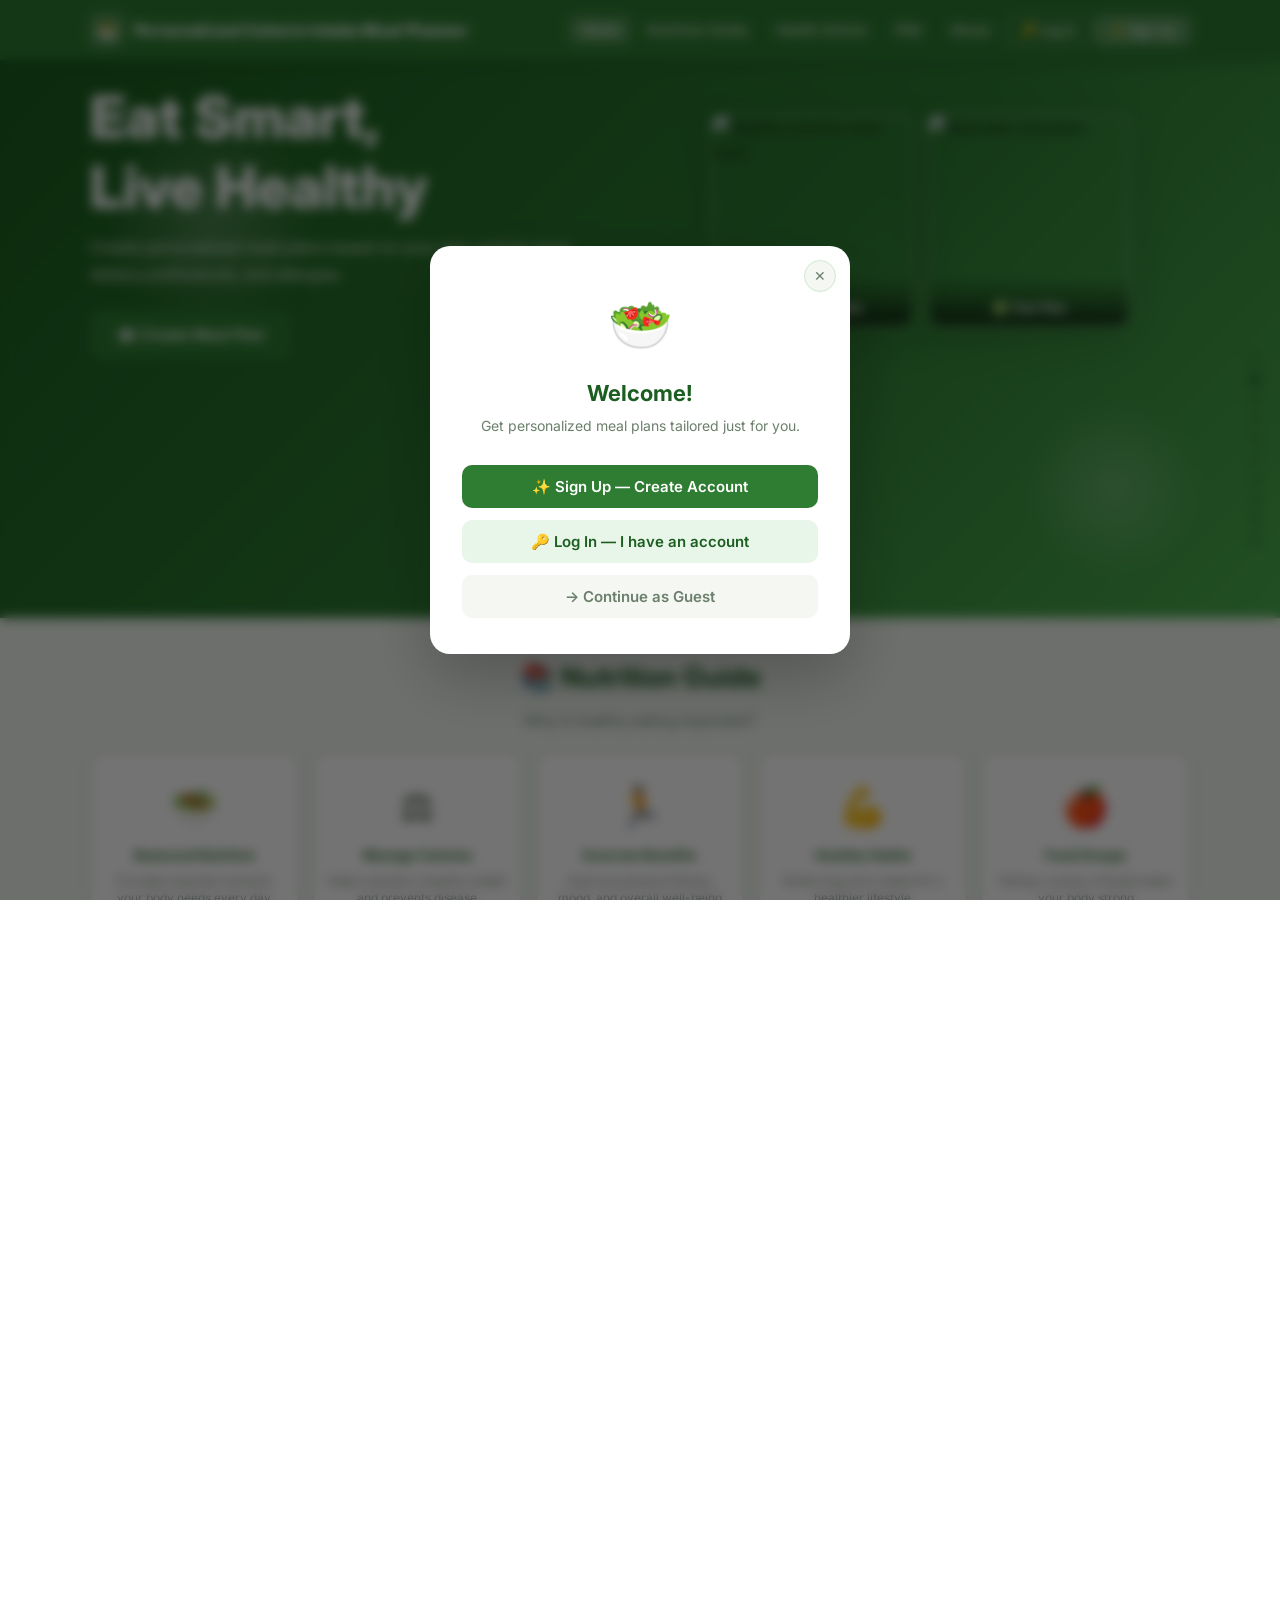
==== commit 38fce808: "sign in with google" ====
--- a/index.html
+++ b/index.html
@@ -296,5 +296,79 @@
   </main>
 
   <script src="script.js" defer></script>
+    <!-- Firebase Authentication and Database Script -->
+  <script type="module">
+    // 1. Import your shared Firebase config
+    import { auth, db } from './firebase-config.js';
+    
+    // Import required Firebase modular SDK methods
+    import { signInWithPopup, GoogleAuthProvider, signOut, onAuthStateChanged } from 'https://www.gstatic.com/firebasejs/10.12.0/firebase-auth.js';
+    import { doc, setDoc } from 'https://www.gstatic.com/firebasejs/10.12.0/firebase-firestore.js';
+
+    const provider = new GoogleAuthProvider();
+
+    // Get the HTML Elements for your Auth menu links
+    const liLogin = document.getElementById('li-login-btn');
+    const liSignup = document.getElementById('li-signup-btn');
+    const liLogout = document.getElementById('li-logout-btn');
+    const liProfile = document.getElementById('li-profile-btn');
+
+    const loginBtn = document.getElementById('nav-login-btn');
+    const signupBtn = document.getElementById('nav-signup-btn');
+    const logoutBtn = document.getElementById('nav-logout-btn');
+
+    // 2. Track Auth State (Dynamic UI toggling)
+    onAuthStateChanged(auth, async (user) => {
+      if (user) {
+        // User logged in: Show Logout & Profile, Hide Login & Sign Up
+        liLogin.style.display = 'none';
+        liSignup.style.display = 'none';
+        liLogout.style.display = 'list-item';
+        liProfile.style.display = 'list-item';
+
+        // 3. Save the user's account details to Firestore under their UID
+        try {
+          // 'merge: true' keeps their saved meal plans safe when logging back in
+          await setDoc(doc(db, "users", user.uid), {
+            uid: user.uid,
+            name: user.displayName,
+            email: user.email,
+            lastLogin: new Date()
+          }, { merge: true });
+          console.log("User details saved to database successfully.");
+        } catch (e) {
+          console.error("Error syncing user to Firestore: ", e);
+        }
+      } else {
+        // User logged out: Show Login & Sign Up, Hide Logout & Profile
+        liLogin.style.display = 'list-item';
+        liSignup.style.display = 'list-item';
+        liLogout.style.display = 'none';
+        liProfile.style.display = 'none';
+      }
+    });
+
+    // 4. Handle Google Sign-In Popup
+    const loginWithGoogle = (e) => {
+      e.preventDefault();
+      signInWithPopup(auth, provider)
+        .catch((error) => console.error("Sign-in failed: ", error.message));
+    };
+
+    if (loginBtn) loginBtn.addEventListener('click', loginWithGoogle);
+    if (signupBtn) signupBtn.addEventListener('click', loginWithGoogle);
+
+    // 5. Handle Sign Out
+    if (logoutBtn) {
+      logoutBtn.addEventListener('click', (e) => {
+        e.preventDefault();
+        signOut(auth)
+          .catch((error) => console.error("Sign-out failed: ", error.message));
+      });
+    }
+  </script>
+
+  <!-- Keep your existing script import below the Firebase code -->
+  <script src="script.js" defer></script>
 </body>
 </html>
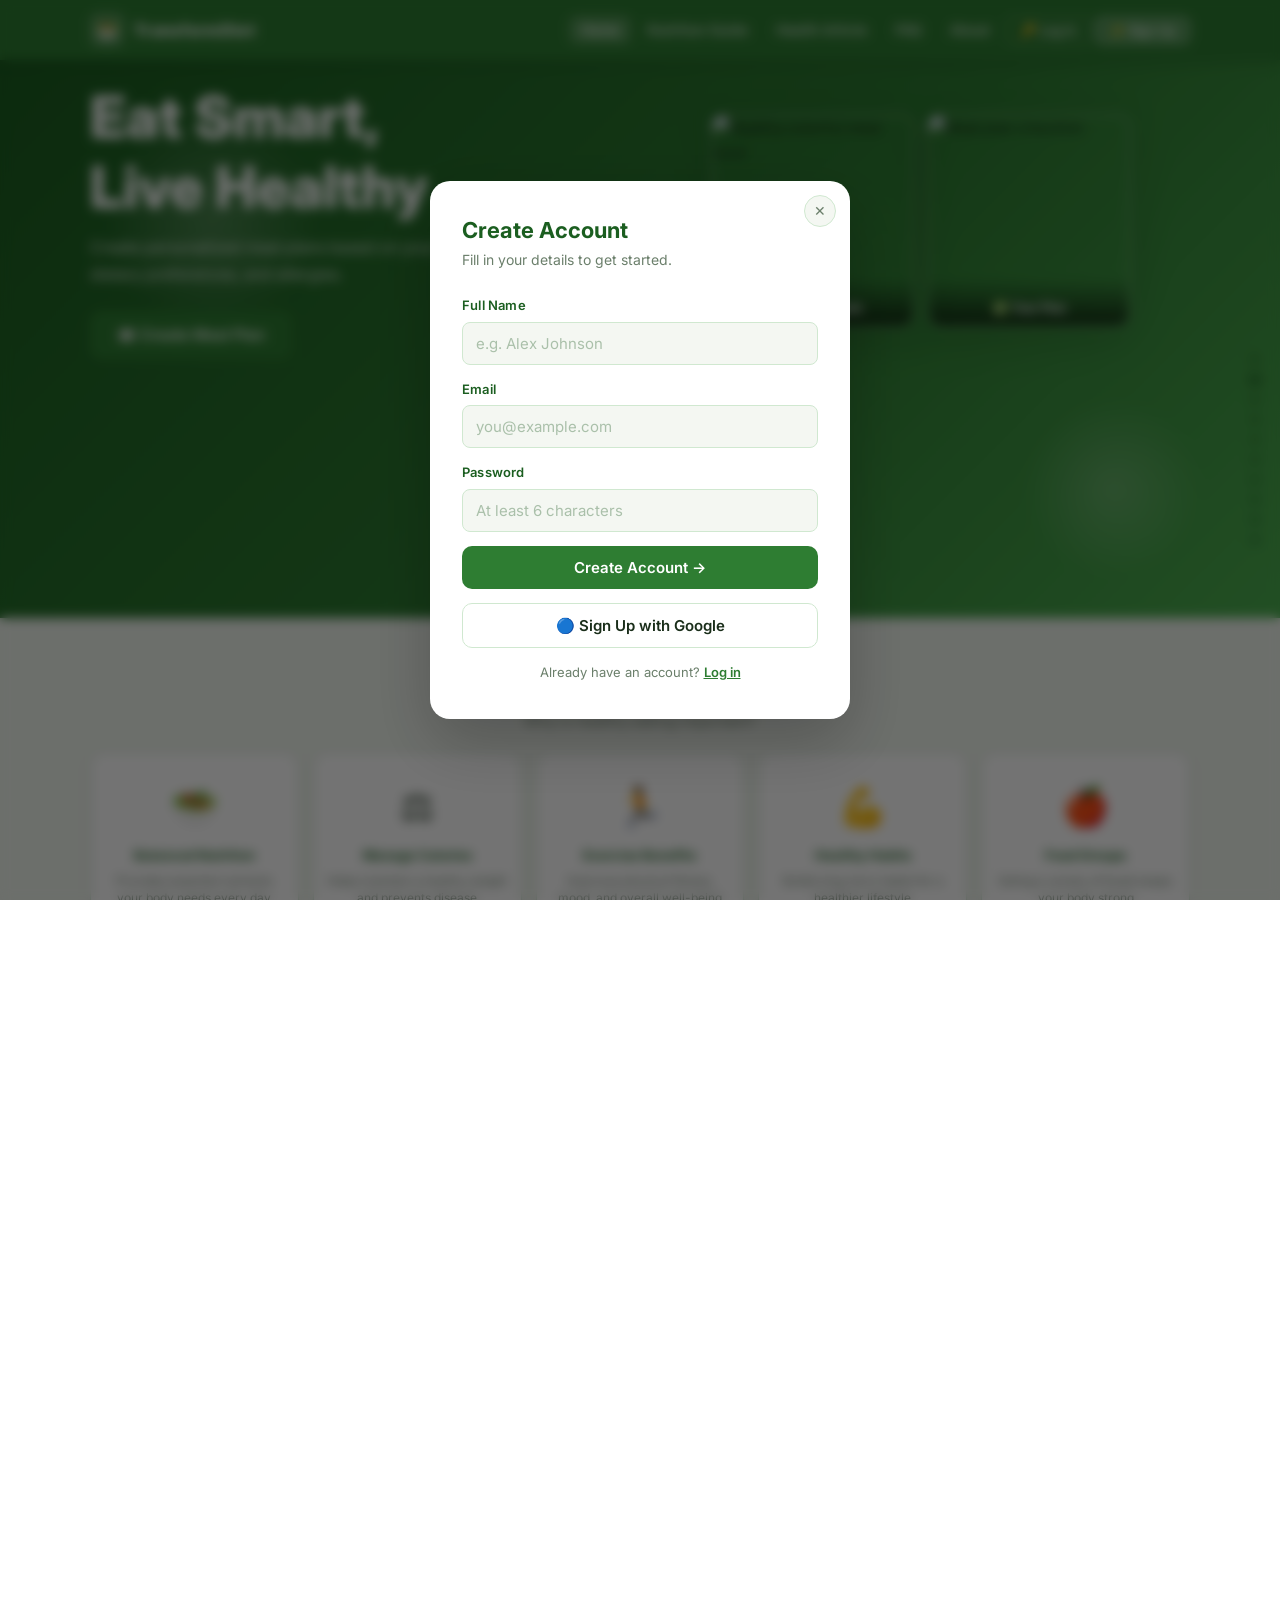
==== commit 4b97f591: "sign in with google final changes" ====
--- a/index.html
+++ b/index.html
@@ -17,7 +17,7 @@
     <div class="container header-inner">
       <a class="brand" href="#home">
         <span class="brand-icon">🥗</span>
-        Personalized Calorie Intake Meal Planner
+        TransformDiet
       </a>
       <nav class="top-nav" aria-label="Primary">
         <button class="nav-toggle" aria-expanded="false" aria-controls="nav-menu" aria-label="Toggle navigation">☰</button>
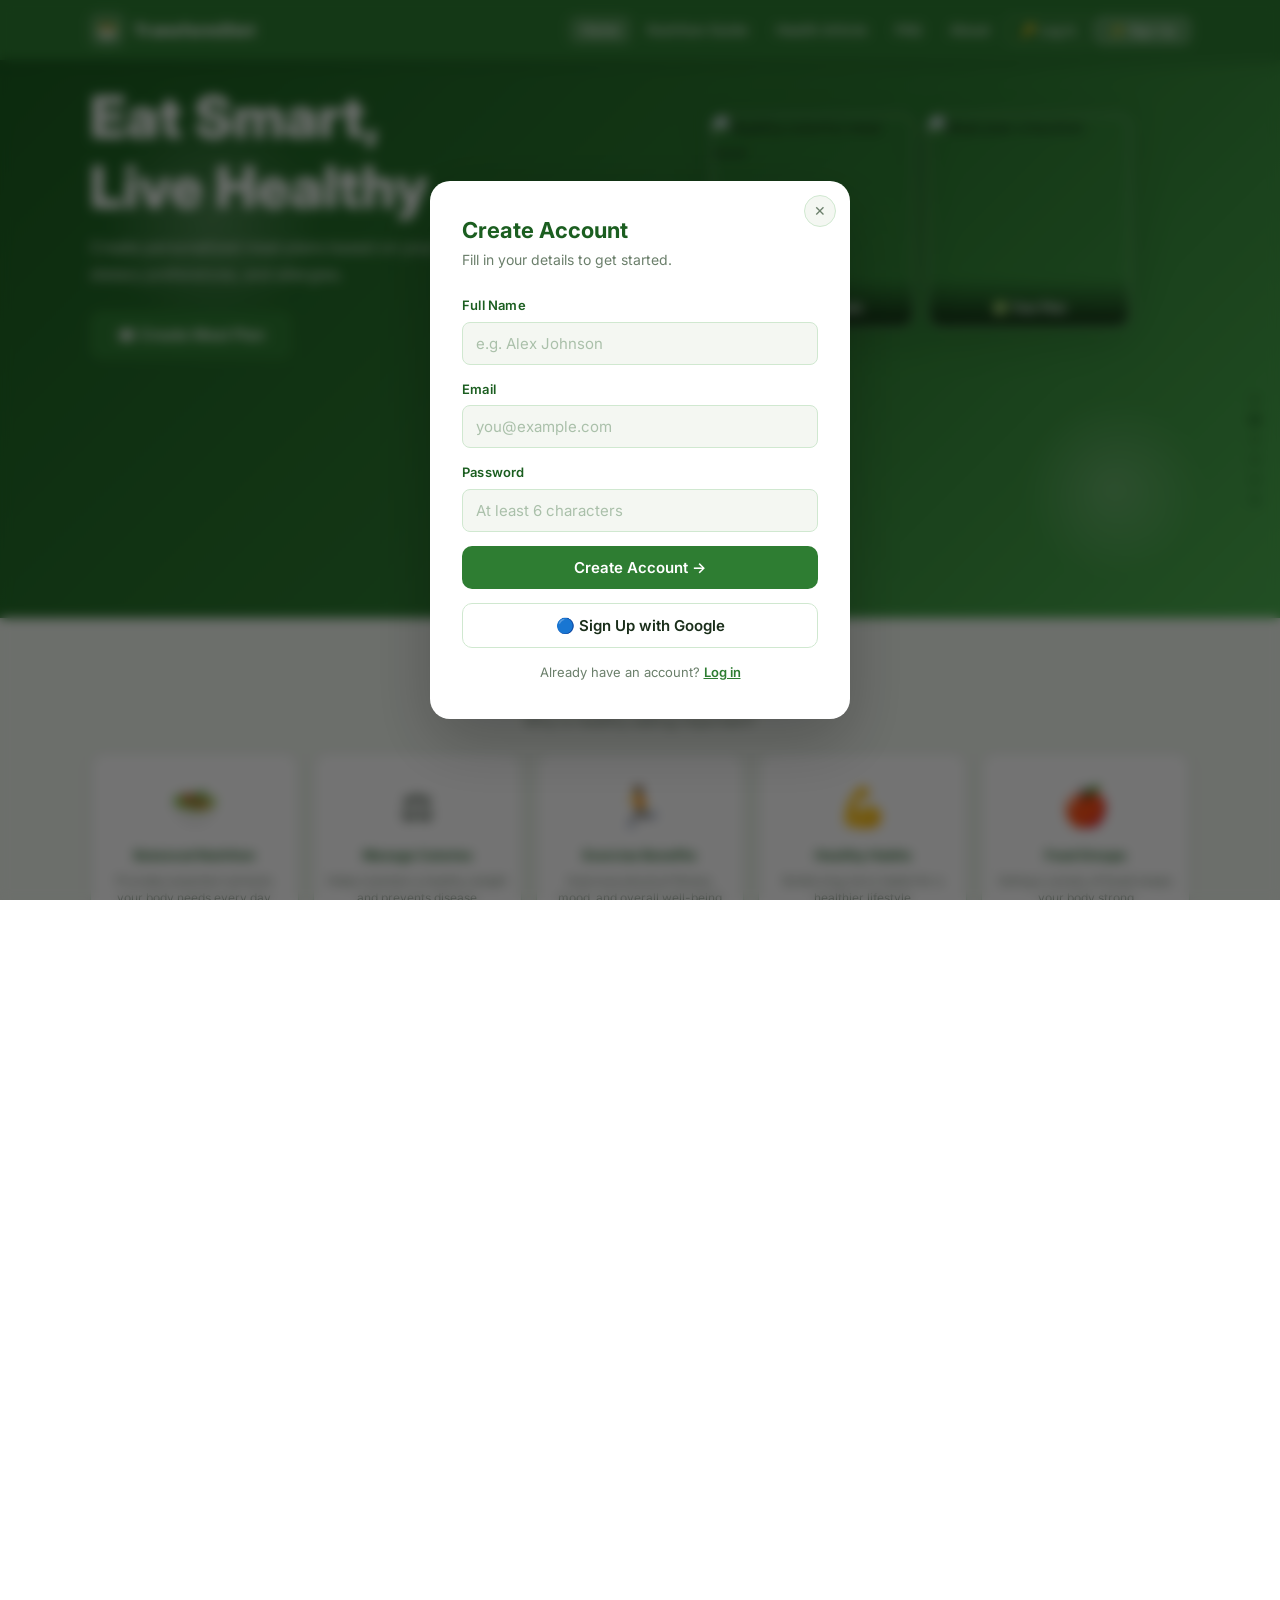
==== commit 449ebdea: "final google sign in" ====
--- a/index.html
+++ b/index.html
@@ -295,19 +295,70 @@
 
   </main>
 
-  <script src="script.js" defer></script>
-    <!-- Firebase Authentication and Database Script -->
+      <section id="about" class="about-section snap-section" aria-labelledby="about-title">
+      <div class="about-top">
+        <div class="container about-top-inner">
+          <div class="about-col about-col--brand reveal">
+            <div class="about-brand-icon">🥗</div>
+            <div class="about-brand-name">Personalized Calorie<br>Intake Meal Planner</div>
+            <p class="about-brand-tagline">Empowering healthy choices,<br>one meal at a time.</p>
+          </div>
+          <div class="about-col reveal">
+            <h4 class="about-col-title">Project Info</h4>
+            <ul class="about-col-list">
+              <li><span class="about-col-key">Creator:</span> Harmehar Kaur</li>
+              <li><span class="about-col-key">Grade:</span> Grade 9</li>
+              <li><span class="about-col-key">Course:</span> Digital Technology</li>
+              <li><span class="about-col-key">Year:</span> 2026</li>
+              <li><span class="about-col-key">Teacher:</span> Mr. MᶜRae</li>
+              <li><span class="about-col-key">Contact:</span> harmehark12@gmail.com</li>
+            </ul>
+          </div>
+          <div class="about-col reveal">
+            <h4 class="about-col-title">Navigate</h4>
+            <ul class="about-col-list">
+              <li><a href="#home">Home</a></li>
+              <li><a href="form.html">Create Meal Plan</a></li>
+              <li><a href="#nutrition">Nutrition Guide</a></li>
+              <li><a href="#article">Health Article</a></li>
+              <li><a href="#faq">FAQ</a></li>
+              <li><a href="saved.html">Saved Plans</a></li>
+              <li><a href="profile.html">Profile</a></li>
+            </ul>
+          </div>
+          <div class="about-col reveal">
+            <h4 class="about-col-title">Purpose</h4>
+            <p class="about-col-text">This tool helps users create healthy, personalized 7-day meal plans tailored to their body, lifestyle, and dietary needs. It is not a substitute for professional medical advice.</p>
+            <div class="about-links">
+              <a href="#" class="about-link-btn">▶ Demo</a>
+              <a href="#" class="about-link-btn">💻 GitHub</a>
+              <a href="#" class="about-link-btn">✉ Contact</a>
+            </div>
+          </div>
+        </div>
+      </div>
+      <div class="about-bottom reveal">
+        <div class="container about-bottom-inner">
+          <p>© 2025 Personalized Calorie Intake Meal Planner. All rights reserved.</p>
+          <nav aria-label="Footer legal">
+            <a href="#home">Home</a>
+            <a href="#faq">FAQ</a>
+            <a href="#about">About</a>
+          </nav>
+        </div>
+      </div>
+    </section>
+
+  </main>
+
+  <!-- Firebase Authentication and Database Script -->
   <script type="module">
-    // 1. Import your shared Firebase config
     import { auth, db } from './firebase-config.js';
-    
-    // Import required Firebase modular SDK methods
     import { signInWithPopup, GoogleAuthProvider, signOut, onAuthStateChanged } from 'https://www.gstatic.com/firebasejs/10.12.0/firebase-auth.js';
     import { doc, setDoc } from 'https://www.gstatic.com/firebasejs/10.12.0/firebase-firestore.js';
 
     const provider = new GoogleAuthProvider();
 
-    // Get the HTML Elements for your Auth menu links
     const liLogin = document.getElementById('li-login-btn');
     const liSignup = document.getElementById('li-signup-btn');
     const liLogout = document.getElementById('li-logout-btn');
@@ -317,7 +368,7 @@
     const signupBtn = document.getElementById('nav-signup-btn');
     const logoutBtn = document.getElementById('nav-logout-btn');
 
-    // 2. Track Auth State (Dynamic UI toggling)
+    // 1. Monitor User Log In State
     onAuthStateChanged(auth, async (user) => {
       if (user) {
         // User logged in: Show Logout & Profile, Hide Login & Sign Up
@@ -326,9 +377,8 @@
         liLogout.style.display = 'list-item';
         liProfile.style.display = 'list-item';
 
-        // 3. Save the user's account details to Firestore under their UID
         try {
-          // 'merge: true' keeps their saved meal plans safe when logging back in
+          // Merge user session details securely into Firestore
           await setDoc(doc(db, "users", user.uid), {
             uid: user.uid,
             name: user.displayName,
@@ -348,27 +398,34 @@
       }
     });
 
-    // 4. Handle Google Sign-In Popup
+    // 2. Google Sign-In with event propagation stopped to prevent script conflicts
     const loginWithGoogle = (e) => {
       e.preventDefault();
+      e.stopPropagation(); // Prevents other scripts from canceling this event
       signInWithPopup(auth, provider)
-        .catch((error) => console.error("Sign-in failed: ", error.message));
+        .then((result) => {
+          console.log("Logged in successfully:", result.user.displayName);
+        })
+        .catch((error) => {
+          console.error("Sign-in failed: ", error.message);
+        });
     };
 
     if (loginBtn) loginBtn.addEventListener('click', loginWithGoogle);
     if (signupBtn) signupBtn.addEventListener('click', loginWithGoogle);
 
-    // 5. Handle Sign Out
+    // 3. Handle Logout
     if (logoutBtn) {
       logoutBtn.addEventListener('click', (e) => {
         e.preventDefault();
+        e.stopPropagation();
         signOut(auth)
           .catch((error) => console.error("Sign-out failed: ", error.message));
       });
     }
   </script>
 
-  <!-- Keep your existing script import below the Firebase code -->
+  <!-- Keep your existing script import strictly below the Firebase code -->
   <script src="script.js" defer></script>
 </body>
 </html>
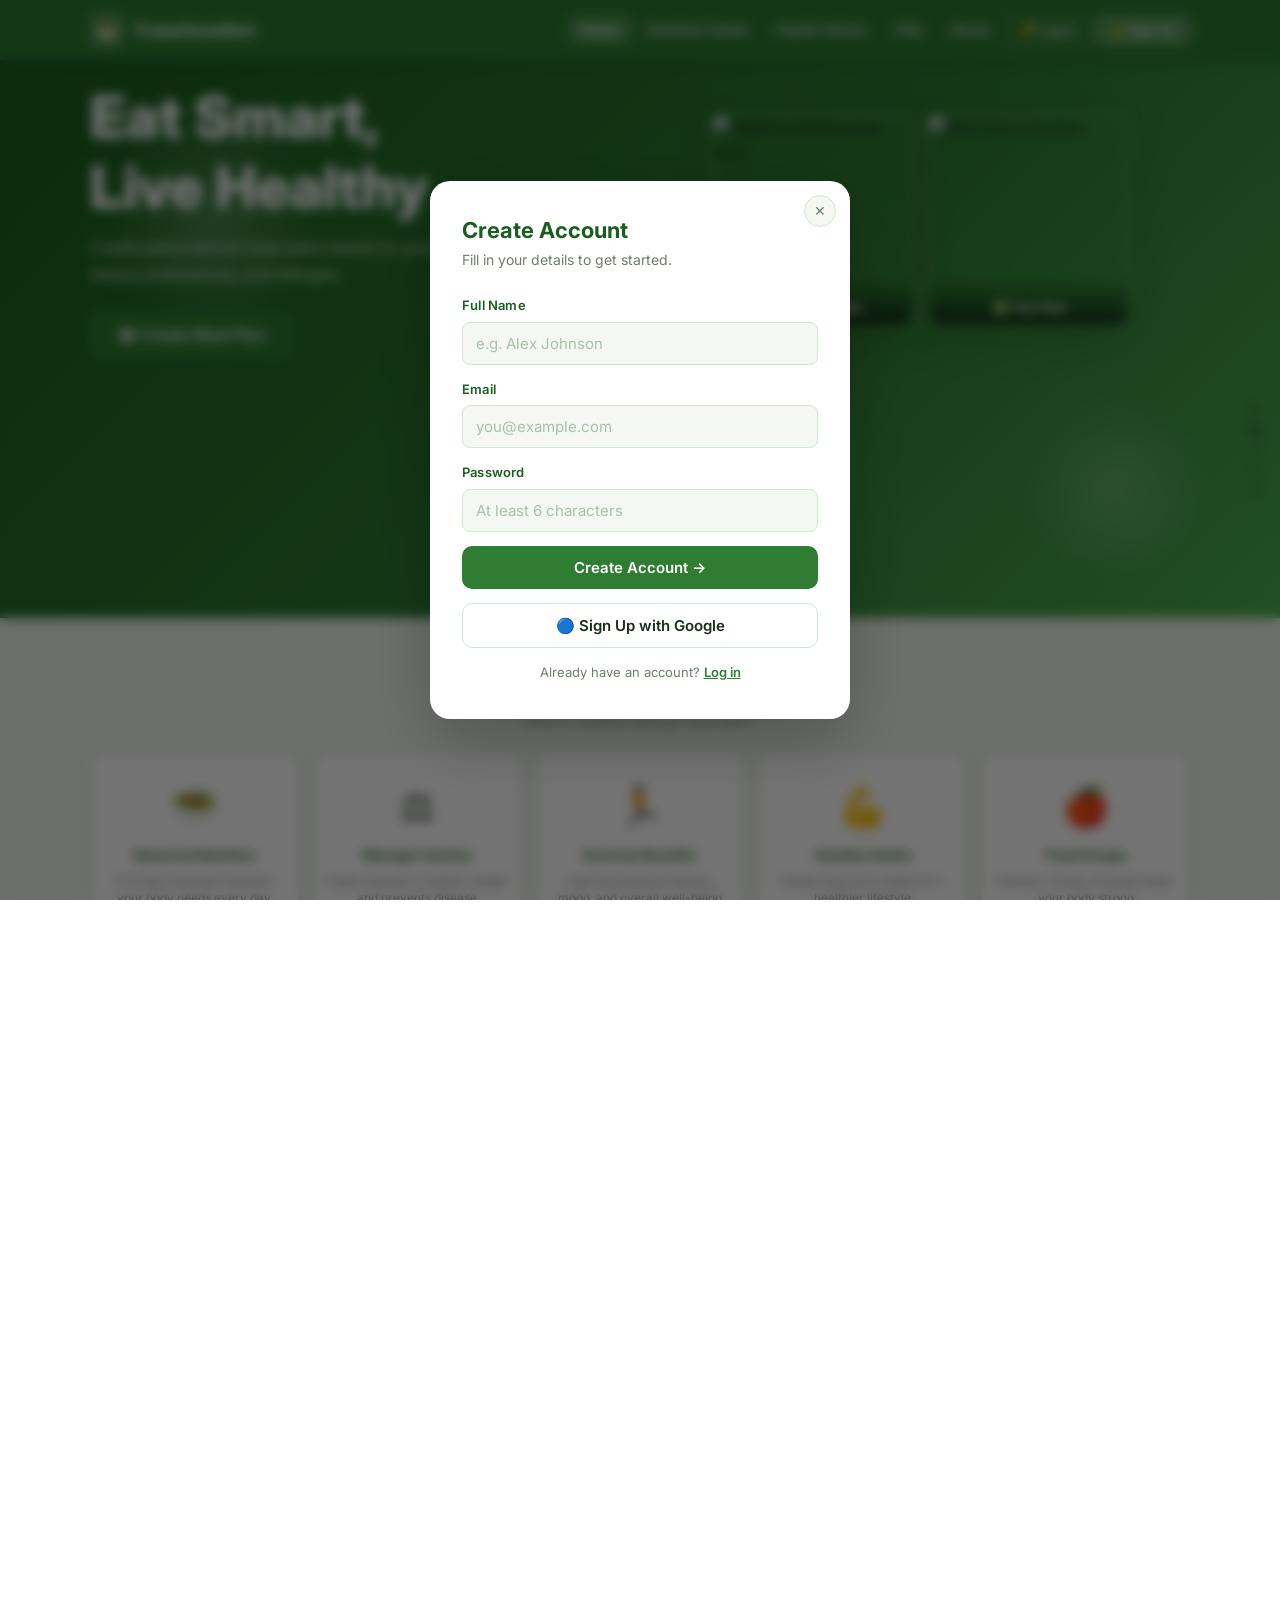
==== commit d326a60a: "final" ====
--- a/index.html
+++ b/index.html
@@ -9,10 +9,12 @@
   <link href="https://fonts.googleapis.com/css2?family=Inter:wght@400;500;600;700;800&display=swap" rel="stylesheet">
 </head>
 <body>
+  <!-- Background glow effects and snap navigation dots -->
   <div class="page-glow page-glow--one"></div>
   <div class="page-glow page-glow--two"></div>
   <div id="snap-dots" class="snap-dots" aria-label="Section navigation"></div>
 
+  <!-- Global site header and navigation -->
   <header class="site-header">
     <div class="container header-inner">
       <a class="brand" href="#home">
@@ -36,8 +38,10 @@
     </div>
   </header>
 
+  <!-- Main landing content -->
   <main id="home">
 
+    <!-- Hero section with main CTA -->
     <section class="hero snap-section" aria-labelledby="hero-title">
       <div class="container hero-inner">
         <div class="hero-copy reveal">
@@ -62,6 +66,7 @@
       </div>
     </section>
 
+    <!-- Nutrition education highlights -->
     <section id="nutrition" class="section section-alt snap-section" aria-labelledby="nutrition-title">
       <div class="container">
         <div class="section-head text-center reveal">
@@ -98,6 +103,7 @@
       </div>
     </section>
 
+    <!-- Long-form health article -->
     <section id="article" class="section snap-section" aria-labelledby="article-title">
       <div class="container">
         <div class="article-wrap reveal">
@@ -147,6 +153,7 @@
       </div>
     </section>
 
+    <!-- FAQ accordion section -->
     <section id="faq" class="section section-alt snap-section" aria-labelledby="faq-title">
       <div class="container">
         <div class="section-head text-center reveal">
@@ -295,67 +302,29 @@
 
   </main>
 
-      <section id="about" class="about-section snap-section" aria-labelledby="about-title">
-      <div class="about-top">
-        <div class="container about-top-inner">
-          <div class="about-col about-col--brand reveal">
-            <div class="about-brand-icon">🥗</div>
-            <div class="about-brand-name">Personalized Calorie<br>Intake Meal Planner</div>
-            <p class="about-brand-tagline">Empowering healthy choices,<br>one meal at a time.</p>
-          </div>
-          <div class="about-col reveal">
-            <h4 class="about-col-title">Project Info</h4>
-            <ul class="about-col-list">
-              <li><span class="about-col-key">Creator:</span> Harmehar Kaur</li>
-              <li><span class="about-col-key">Grade:</span> Grade 9</li>
-              <li><span class="about-col-key">Course:</span> Digital Technology</li>
-              <li><span class="about-col-key">Year:</span> 2026</li>
-              <li><span class="about-col-key">Teacher:</span> Mr. MᶜRae</li>
-              <li><span class="about-col-key">Contact:</span> harmehark12@gmail.com</li>
-            </ul>
-          </div>
-          <div class="about-col reveal">
-            <h4 class="about-col-title">Navigate</h4>
-            <ul class="about-col-list">
-              <li><a href="#home">Home</a></li>
-              <li><a href="form.html">Create Meal Plan</a></li>
-              <li><a href="#nutrition">Nutrition Guide</a></li>
-              <li><a href="#article">Health Article</a></li>
-              <li><a href="#faq">FAQ</a></li>
-              <li><a href="saved.html">Saved Plans</a></li>
-              <li><a href="profile.html">Profile</a></li>
-            </ul>
-          </div>
-          <div class="about-col reveal">
-            <h4 class="about-col-title">Purpose</h4>
-            <p class="about-col-text">This tool helps users create healthy, personalized 7-day meal plans tailored to their body, lifestyle, and dietary needs. It is not a substitute for professional medical advice.</p>
-            <div class="about-links">
-              <a href="#" class="about-link-btn">▶ Demo</a>
-              <a href="#" class="about-link-btn">💻 GitHub</a>
-              <a href="#" class="about-link-btn">✉ Contact</a>
-            </div>
-          </div>
-        </div>
-      </div>
-      <div class="about-bottom reveal">
-        <div class="container about-bottom-inner">
-          <p>© 2025 Personalized Calorie Intake Meal Planner. All rights reserved.</p>
-          <nav aria-label="Footer legal">
-            <a href="#home">Home</a>
-            <a href="#faq">FAQ</a>
-            <a href="#about">About</a>
-          </nav>
-        </div>
-      </div>
-    </section>
-
-  </main>
-
   <!-- Firebase Authentication and Database Script -->
+    <!-- FULLY SELF-CONTAINED FIREBASE AUTH SCRIPT (NO EXTERNAL CONFIG FILE NEEDED) -->
   <script type="module">
-    import { auth, db } from './firebase-config.js';
-    import { signInWithPopup, GoogleAuthProvider, signOut, onAuthStateChanged } from 'https://www.gstatic.com/firebasejs/10.12.0/firebase-auth.js';
-    import { doc, setDoc } from 'https://www.gstatic.com/firebasejs/10.12.0/firebase-firestore.js';
+    // 1. Import Firebase directly from the Google CDN
+    import { initializeApp } from 'https://www.gstatic.com/firebasejs/10.12.0/firebase-app.js';
+    import { getAuth, signInWithPopup, GoogleAuthProvider, signOut, onAuthStateChanged } from 'https://www.gstatic.com/firebasejs/10.12.0/firebase-auth.js';
+    import { getFirestore, doc, setDoc } from 'https://www.gstatic.com/firebasejs/10.12.0/firebase-firestore.js';
+
+    // 2. Your live, verified Firebase configuration credentials
+    const firebaseConfig = {
+      apiKey: "AIzaSyCDnej33wQp7wB6nGgBVgBsA-gVMRJHCqk", 
+      authDomain: "meal-planner-af67e.firebaseapp.com",
+      projectId: "meal-planner-af67e",
+      storageBucket: "meal-planner-af67e.firebasestorage.app",
+      messagingSenderId: "351792466290",
+      appId: "1:351792466290:web:2b73762d3ac12c5752b5eb",
+      measurementId: "G-542223235"
+    };
+
+    // 3. Initialize Firebase
+    const app = initializeApp(firebaseConfig);
+    const auth = getAuth(app);
+    const db = getFirestore(app);
 
     const provider = new GoogleAuthProvider();
 
@@ -368,17 +337,17 @@
     const signupBtn = document.getElementById('nav-signup-btn');
     const logoutBtn = document.getElementById('nav-logout-btn');
 
-    // 1. Monitor User Log In State
+    // 4. Monitor User Log In State
     onAuthStateChanged(auth, async (user) => {
       if (user) {
         // User logged in: Show Logout & Profile, Hide Login & Sign Up
-        liLogin.style.display = 'none';
-        liSignup.style.display = 'none';
-        liLogout.style.display = 'list-item';
-        liProfile.style.display = 'list-item';
+        if (liLogin) liLogin.style.display = 'none';
+        if (liSignup) liSignup.style.display = 'none';
+        if (liLogout) liLogout.style.display = 'list-item';
+        if (liProfile) liProfile.style.display = 'list-item';
 
         try {
-          // Merge user session details securely into Firestore
+          // Sync user session details securely into Firestore database
           await setDoc(doc(db, "users", user.uid), {
             uid: user.uid,
             name: user.displayName,
@@ -391,14 +360,14 @@
         }
       } else {
         // User logged out: Show Login & Sign Up, Hide Logout & Profile
-        liLogin.style.display = 'list-item';
-        liSignup.style.display = 'list-item';
-        liLogout.style.display = 'none';
-        liProfile.style.display = 'none';
+        if (liLogin) liLogin.style.display = 'list-item';
+        if (liSignup) liSignup.style.display = 'list-item';
+        if (liLogout) liLogout.style.display = 'none';
+        if (liProfile) liProfile.style.display = 'none';
       }
     });
 
-    // 2. Google Sign-In with event propagation stopped to prevent script conflicts
+    // 5. Google Sign-In with event propagation stopped to prevent script conflicts
     const loginWithGoogle = (e) => {
       e.preventDefault();
       e.stopPropagation(); // Prevents other scripts from canceling this event
@@ -408,18 +377,22 @@
         })
         .catch((error) => {
           console.error("Sign-in failed: ", error.message);
+          alert("Firebase Sign-In Error: " + error.message);
         });
     };
 
     if (loginBtn) loginBtn.addEventListener('click', loginWithGoogle);
     if (signupBtn) signupBtn.addEventListener('click', loginWithGoogle);
 
-    // 3. Handle Logout
+    // 6. Handle Logout
     if (logoutBtn) {
       logoutBtn.addEventListener('click', (e) => {
         e.preventDefault();
         e.stopPropagation();
         signOut(auth)
+          .then(() => {
+            console.log("Logged out successfully");
+          })
           .catch((error) => console.error("Sign-out failed: ", error.message));
       });
     }
--- a/styles.css
+++ b/styles.css
@@ -51,6 +51,7 @@
 p  { margin: 0 0 0.75em; }
 ul { padding-left: 1.4em; }
 
+/* Ambient decorative glows for landing-page depth. */
 .page-glow {
   position: fixed;
   width: 320px;
